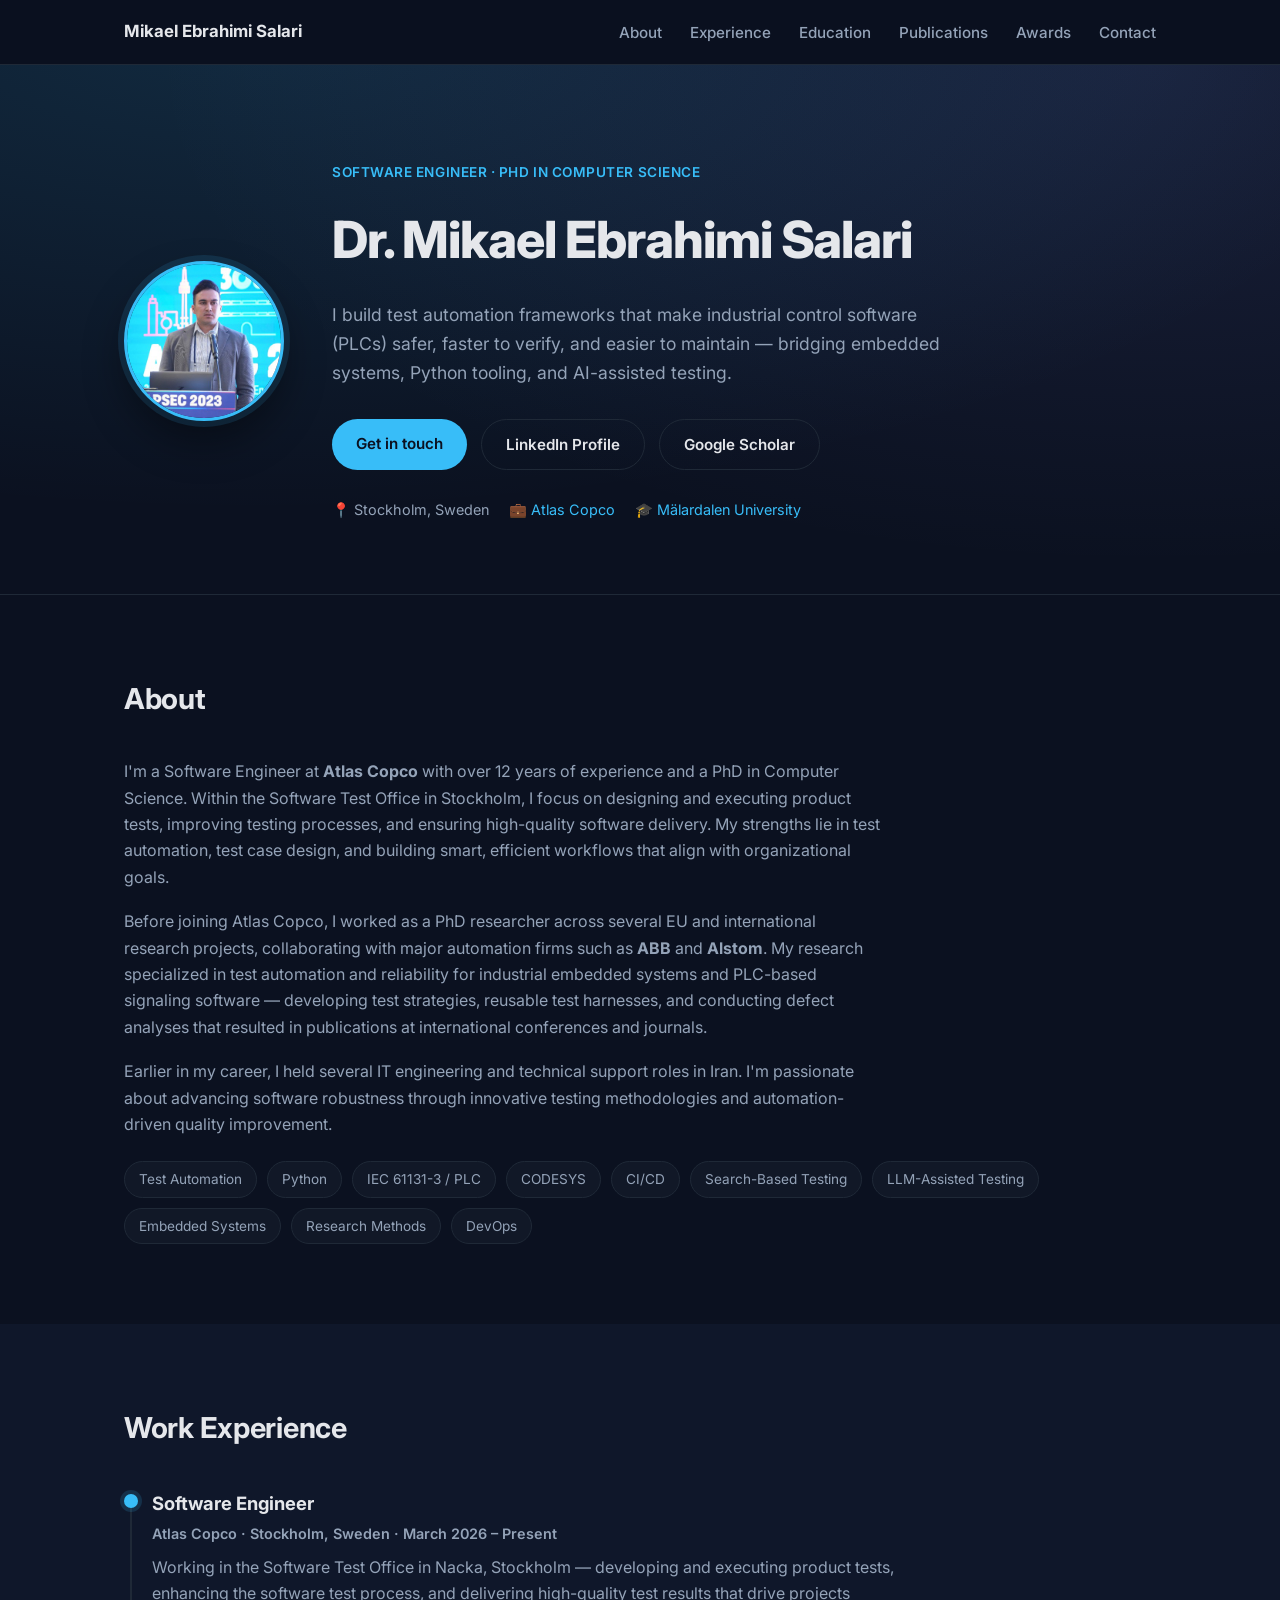
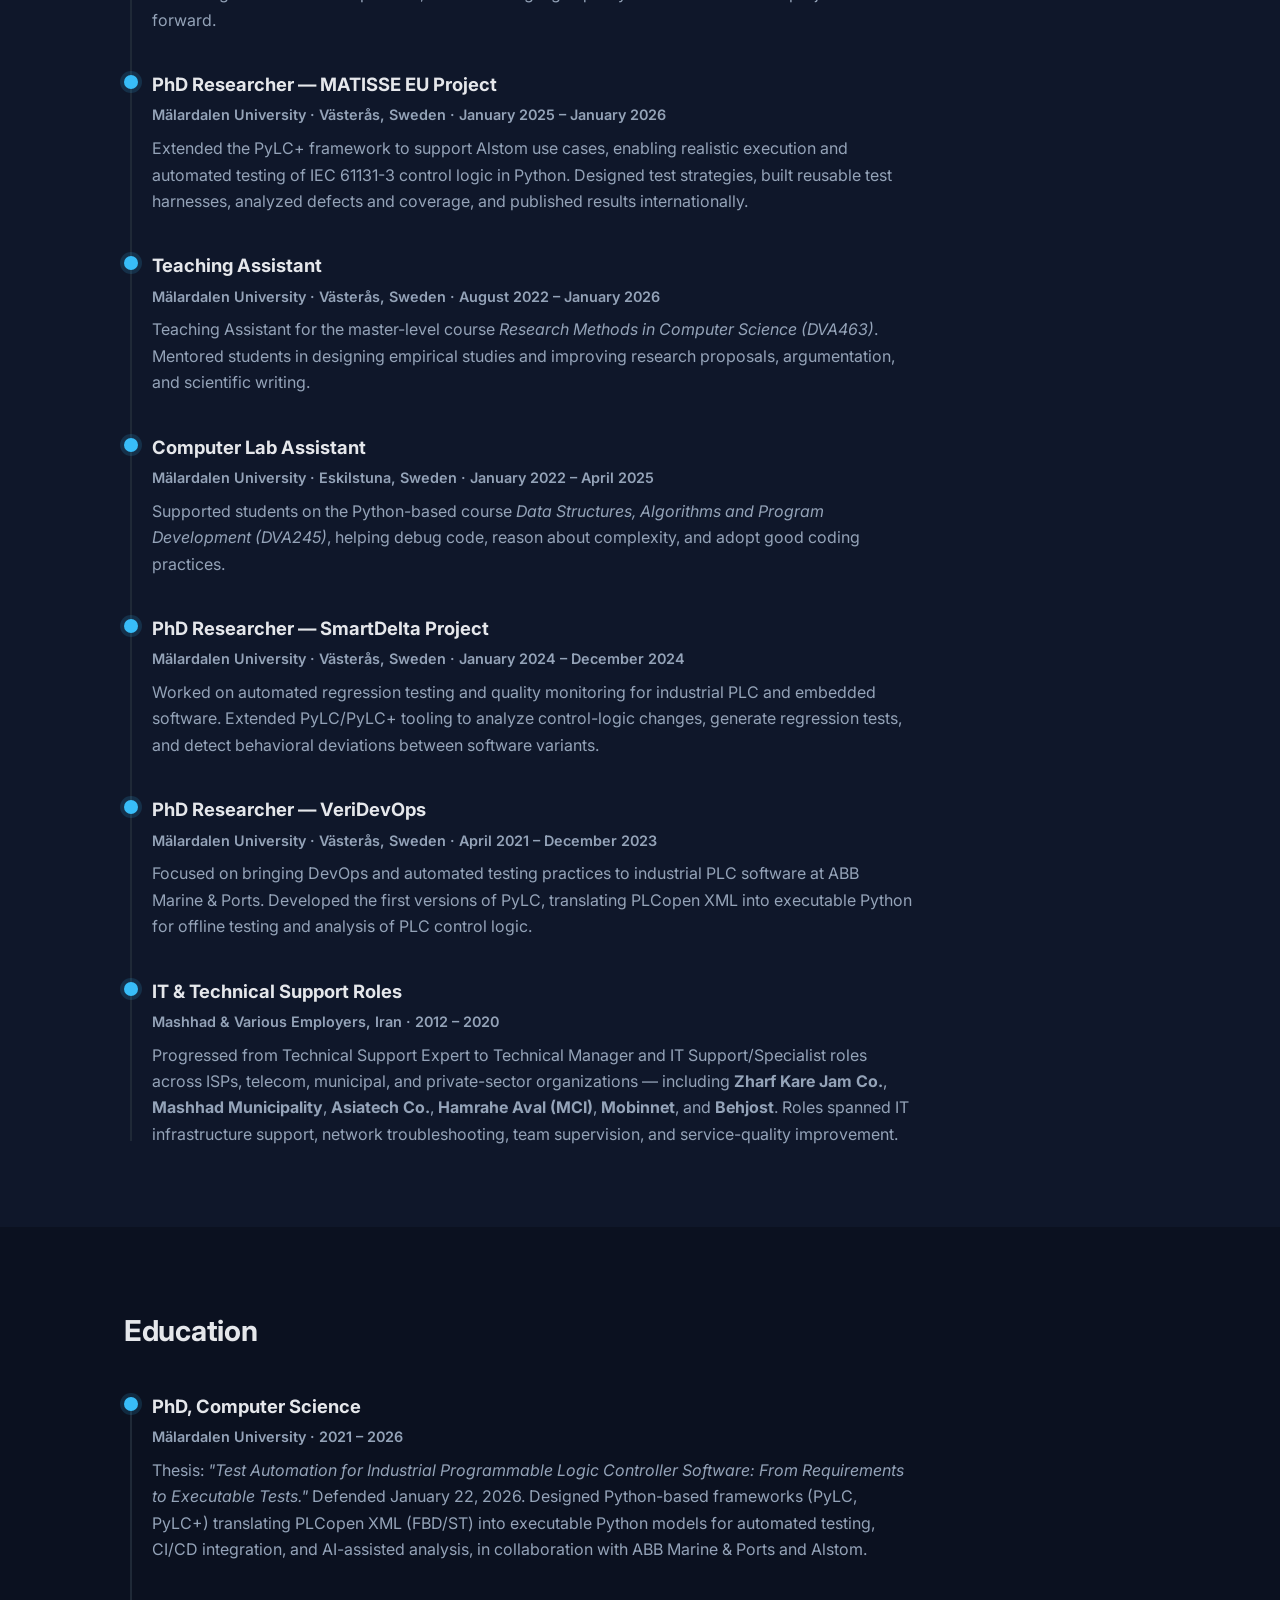
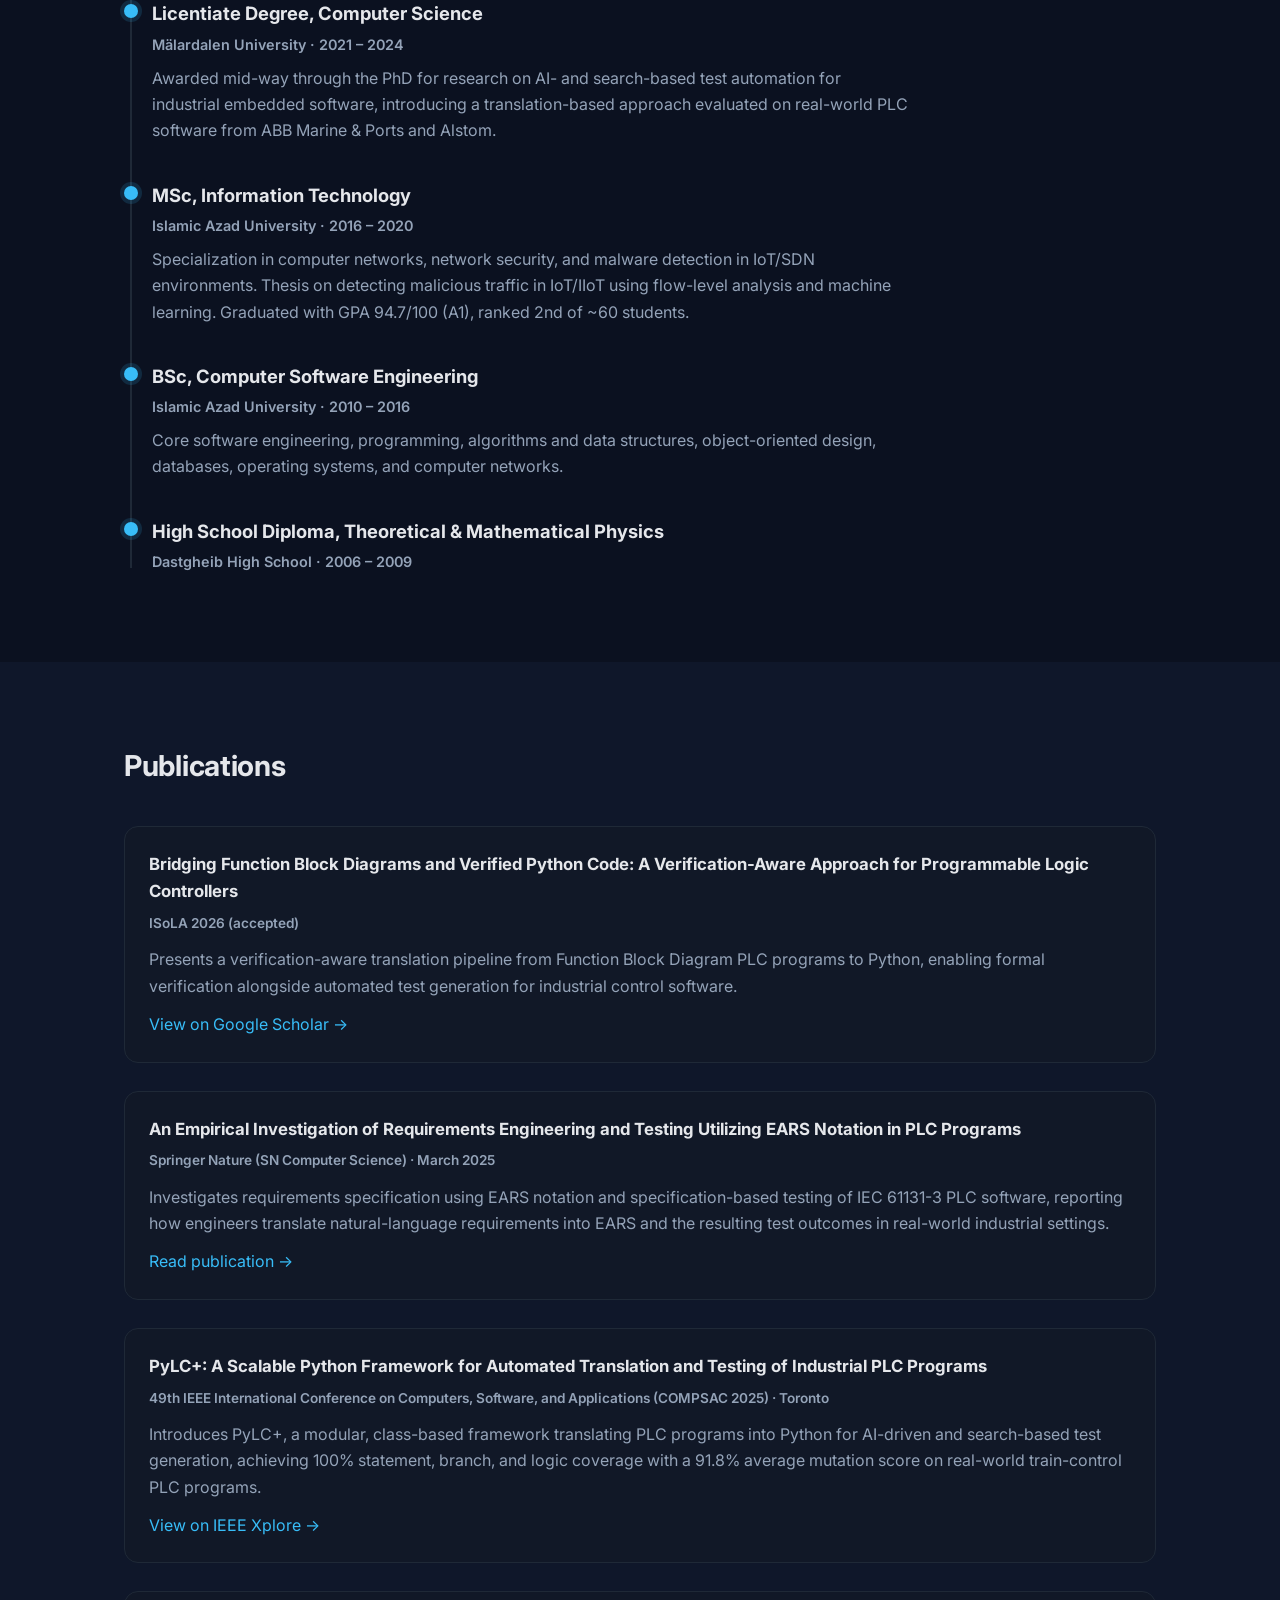
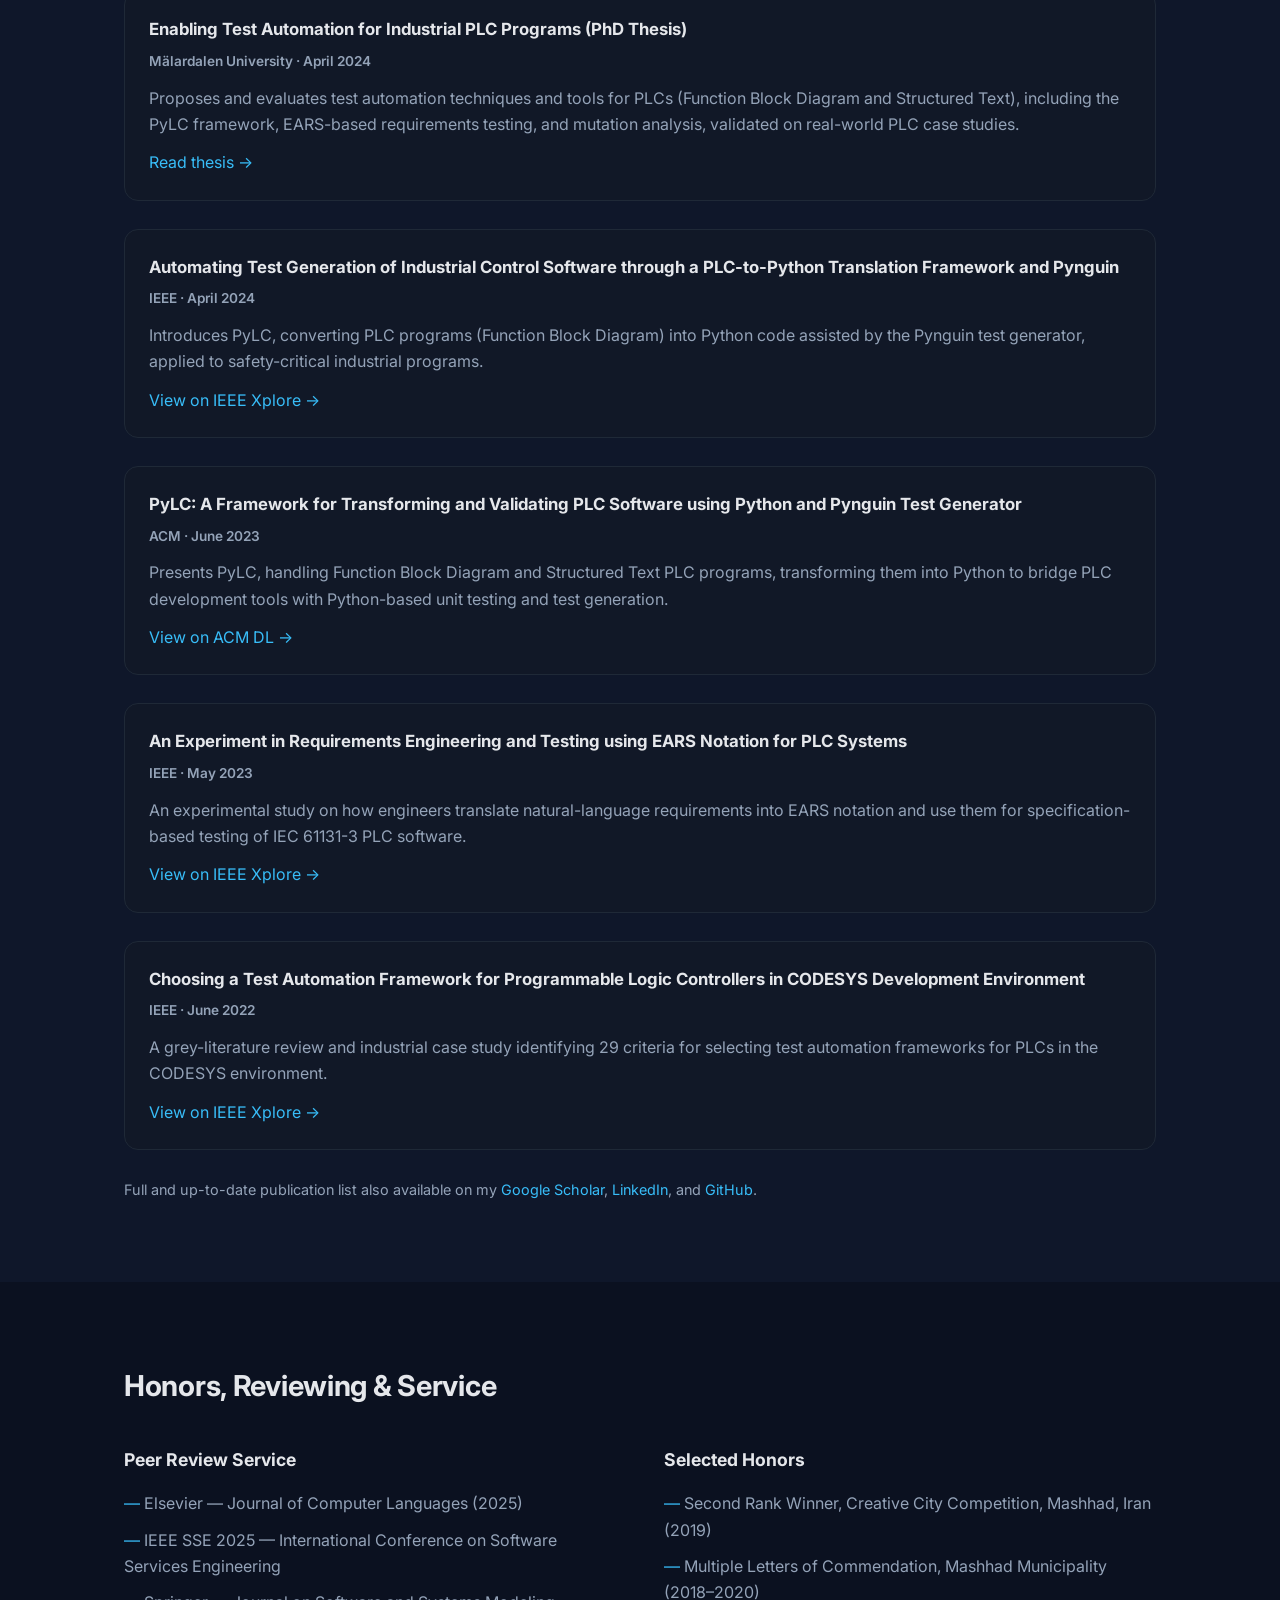
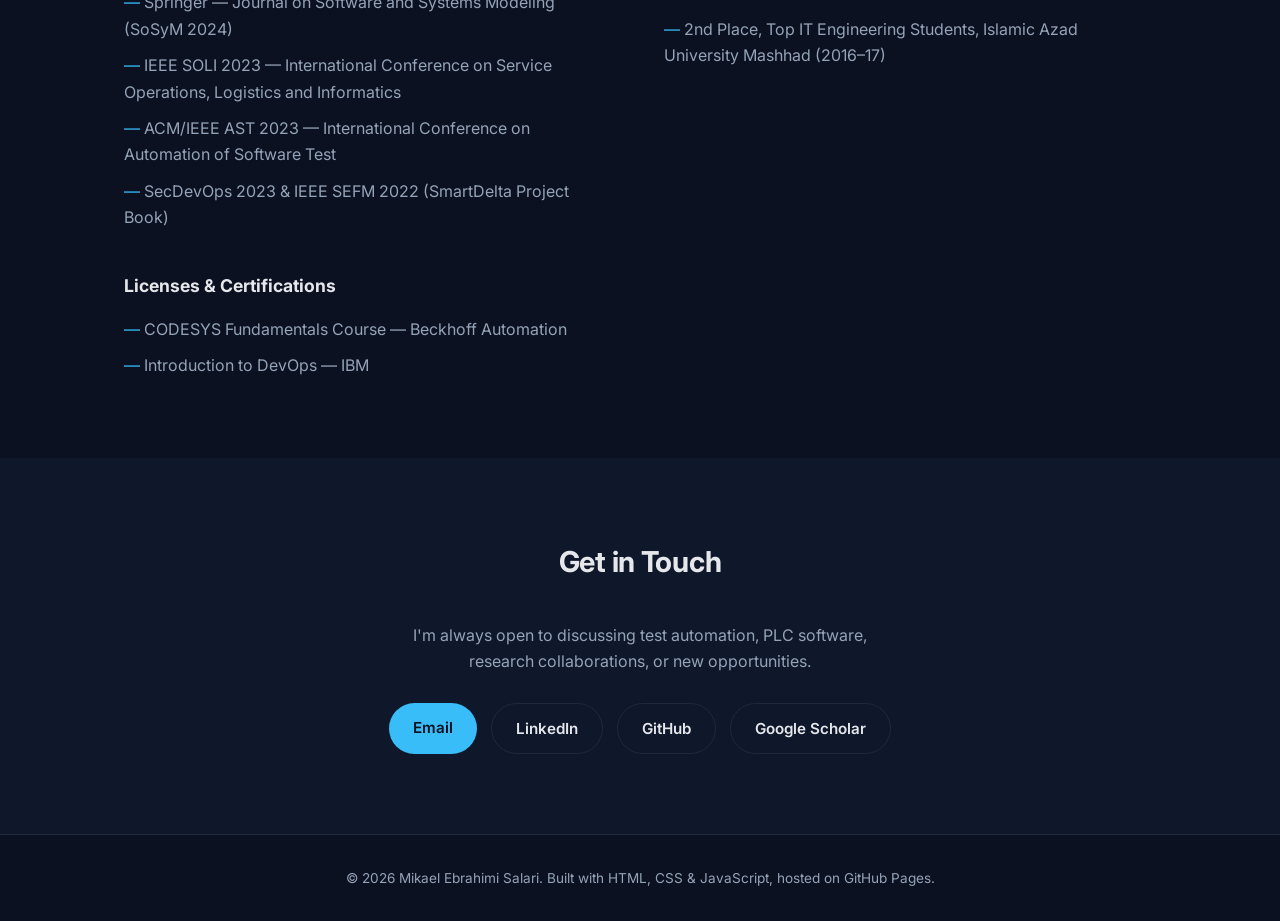
==== index.html @ 1f41fe69 "Make hero-meta organization names clickable links" ====
<!DOCTYPE html>
<html lang="en">
<head>
<meta charset="UTF-8">
<meta name="viewport" content="width=device-width, initial-scale=1.0">
<title>Mikael Ebrahimi Salari, PhD — Software Engineer</title>
<meta name="description" content="Personal website of Dr. Mikael Ebrahimi Salari — Software Engineer at Atlas Copco, PhD in Computer Science, specializing in test automation for industrial PLC software.">
<link rel="preconnect" href="https://fonts.googleapis.com">
<link href="https://fonts.googleapis.com/css2?family=Inter:wght@400;500;600;700;800&display=swap" rel="stylesheet">
<link rel="stylesheet" href="style.css">
<link rel="icon" href="data:,">
</head>
<body>
<header class="navbar">
  <div class="container nav-inner">
    <a href="#home" class="brand">Mikael Ebrahimi Salari</a>
    <nav>
      <ul class="nav-links">
        <li><a href="#about">About</a></li>
        <li><a href="#experience">Experience</a></li>
        <li><a href="#education">Education</a></li>
        <li><a href="#publications">Publications</a></li>
        <li><a href="#awards">Awards</a></li>
        <li><a href="#contact">Contact</a></li>
      </ul>
    </nav>
    <button class="nav-toggle" id="navToggle" aria-label="Toggle navigation">&#9776;</button>
  </div>
</header>

<section id="home" class="hero">
  <div class="container hero-inner">
    <img src="photo.jpg" alt="Mikael Ebrahimi Salari" class="hero-photo" onerror="this.style.display='none'">
    <div class="hero-text">
      <p class="eyebrow">Software Engineer · PhD in Computer Science</p>
      <h1>Dr. Mikael Ebrahimi Salari</h1>
      <p class="hero-sub">I build test automation frameworks that make industrial control software (PLCs) safer, faster to verify, and easier to maintain — bridging embedded systems, Python tooling, and AI-assisted testing.</p>
      <div class="hero-actions">
        <a href="#contact" class="btn btn-primary">Get in touch</a>
        <a href="https://www.linkedin.com/in/mikael-salari/" target="_blank" rel="noopener" class="btn btn-outline">LinkedIn Profile</a>
        <a href="https://scholar.google.com/citations?user=1Mv2sJUAAAAJ&hl=en" target="_blank" rel="noopener" class="btn btn-outline">Google Scholar</a>
      </div>
      <div class="hero-meta">
        <span>📍 Stockholm, Sweden</span>
        <span>💼 <a href="https://www.atlascopco.com" target="_blank" rel="noopener">Atlas Copco</a></span>
        <span>🎓 <a href="https://www.mdu.se" target="_blank" rel="noopener">Mälardalen University</a></span>
      </div>
    </div>
  </div>
</section>

<section id="about" class="section">
  <div class="container">
    <h2 class="section-title">About</h2>
    <div class="about-grid">
      <p>
        I'm a Software Engineer at <strong>Atlas Copco</strong> with over 12 years of experience and a
        PhD in Computer Science. Within the Software Test Office in Stockholm, I focus on designing and
        executing product tests, improving testing processes, and ensuring high-quality software delivery.
        My strengths lie in test automation, test case design, and building smart, efficient workflows
        that align with organizational goals.
      </p>
      <p>
        Before joining Atlas Copco, I worked as a PhD researcher across several EU and international
        research projects, collaborating with major automation firms such as <strong>ABB</strong> and
        <strong>Alstom</strong>. My research specialized in test automation and reliability for industrial
        embedded systems and PLC-based signaling software — developing test strategies, reusable test
        harnesses, and conducting defect analyses that resulted in publications at international
        conferences and journals.
      </p>
      <p>
        Earlier in my career, I held several IT engineering and technical support roles in Iran. I'm
        passionate about advancing software robustness through innovative testing methodologies and
        automation-driven quality improvement.
      </p>
      <div class="skill-tags">
        <span>Test Automation</span><span>Python</span><span>IEC 61131-3 / PLC</span>
        <span>CODESYS</span><span>CI/CD</span><span>Search-Based Testing</span>
        <span>LLM-Assisted Testing</span><span>Embedded Systems</span>
        <span>Research Methods</span><span>DevOps</span>
      </div>
    </div>
  </div>
</section>

<section id="experience" class="section alt">
  <div class="container">
    <h2 class="section-title">Work Experience</h2>
    <div class="timeline">

      <div class="timeline-item">
        <div class="timeline-dot"></div>
        <div class="timeline-content">
          <h3>Software Engineer</h3>
          <p class="role-meta">Atlas Copco · Stockholm, Sweden · March 2026 – Present</p>
          <p>Working in the Software Test Office in Nacka, Stockholm — developing and executing product tests, enhancing the software test process, and delivering high-quality test results that drive projects forward.</p>
        </div>
      </div>

      <div class="timeline-item">
        <div class="timeline-dot"></div>
        <div class="timeline-content">
          <h3>PhD Researcher — MATISSE EU Project</h3>
          <p class="role-meta">Mälardalen University · Västerås, Sweden · January 2025 – January 2026</p>
          <p>Extended the PyLC+ framework to support Alstom use cases, enabling realistic execution and automated testing of IEC 61131-3 control logic in Python. Designed test strategies, built reusable test harnesses, analyzed defects and coverage, and published results internationally.</p>
        </div>
      </div>

      <div class="timeline-item">
        <div class="timeline-dot"></div>
        <div class="timeline-content">
          <h3>Teaching Assistant</h3>
          <p class="role-meta">Mälardalen University · Västerås, Sweden · August 2022 – January 2026</p>
          <p>Teaching Assistant for the master-level course <em>Research Methods in Computer Science (DVA463)</em>. Mentored students in designing empirical studies and improving research proposals, argumentation, and scientific writing.</p>
        </div>
      </div>

      <div class="timeline-item">
        <div class="timeline-dot"></div>
        <div class="timeline-content">
          <h3>Computer Lab Assistant</h3>
          <p class="role-meta">Mälardalen University · Eskilstuna, Sweden · January 2022 – April 2025</p>
          <p>Supported students on the Python-based course <em>Data Structures, Algorithms and Program Development (DVA245)</em>, helping debug code, reason about complexity, and adopt good coding practices.</p>
        </div>
      </div>

      <div class="timeline-item">
        <div class="timeline-dot"></div>
        <div class="timeline-content">
          <h3>PhD Researcher — SmartDelta Project</h3>
          <p class="role-meta">Mälardalen University · Västerås, Sweden · January 2024 – December 2024</p>
          <p>Worked on automated regression testing and quality monitoring for industrial PLC and embedded software. Extended PyLC/PyLC+ tooling to analyze control-logic changes, generate regression tests, and detect behavioral deviations between software variants.</p>
        </div>
      </div>

      <div class="timeline-item">
        <div class="timeline-dot"></div>
        <div class="timeline-content">
          <h3>PhD Researcher — VeriDevOps</h3>
          <p class="role-meta">Mälardalen University · Västerås, Sweden · April 2021 – December 2023</p>
          <p>Focused on bringing DevOps and automated testing practices to industrial PLC software at ABB Marine &amp; Ports. Developed the first versions of PyLC, translating PLCopen XML into executable Python for offline testing and analysis of PLC control logic.</p>
        </div>
      </div>

      <div class="timeline-item">
        <div class="timeline-dot"></div>
        <div class="timeline-content">
          <h3>IT &amp; Technical Support Roles</h3>
          <p class="role-meta">Mashhad &amp; Various Employers, Iran · 2012 – 2020</p>
          <p>Progressed from Technical Support Expert to Technical Manager and IT Support/Specialist roles across ISPs, telecom, municipal, and private-sector organizations — including <strong>Zharf Kare Jam Co.</strong>, <strong>Mashhad Municipality</strong>, <strong>Asiatech Co.</strong>, <strong>Hamrahe Aval (MCI)</strong>, <strong>Mobinnet</strong>, and <strong>Behjost</strong>. Roles spanned IT infrastructure support, network troubleshooting, team supervision, and service-quality improvement.</p>
        </div>
      </div>

    </div>
  </div>
</section>

<section id="education" class="section">
  <div class="container">
    <h2 class="section-title">Education</h2>
    <div class="timeline">

      <div class="timeline-item">
        <div class="timeline-dot"></div>
        <div class="timeline-content">
          <h3>PhD, Computer Science</h3>
          <p class="role-meta">Mälardalen University · 2021 – 2026</p>
          <p>Thesis: <em>"Test Automation for Industrial Programmable Logic Controller Software: From Requirements to Executable Tests."</em> Defended January 22, 2026. Designed Python-based frameworks (PyLC, PyLC+) translating PLCopen XML (FBD/ST) into executable Python models for automated testing, CI/CD integration, and AI-assisted analysis, in collaboration with ABB Marine &amp; Ports and Alstom.</p>
        </div>
      </div>

      <div class="timeline-item">
        <div class="timeline-dot"></div>
        <div class="timeline-content">
          <h3>Licentiate Degree, Computer Science</h3>
          <p class="role-meta">Mälardalen University · 2021 – 2024</p>
          <p>Awarded mid-way through the PhD for research on AI- and search-based test automation for industrial embedded software, introducing a translation-based approach evaluated on real-world PLC software from ABB Marine &amp; Ports and Alstom.</p>
        </div>
      </div>

      <div class="timeline-item">
        <div class="timeline-dot"></div>
        <div class="timeline-content">
          <h3>MSc, Information Technology</h3>
          <p class="role-meta">Islamic Azad University · 2016 – 2020</p>
          <p>Specialization in computer networks, network security, and malware detection in IoT/SDN environments. Thesis on detecting malicious traffic in IoT/IIoT using flow-level analysis and machine learning. Graduated with GPA 94.7/100 (A1), ranked 2nd of ~60 students.</p>
        </div>
      </div>

      <div class="timeline-item">
        <div class="timeline-dot"></div>
        <div class="timeline-content">
          <h3>BSc, Computer Software Engineering</h3>
          <p class="role-meta">Islamic Azad University · 2010 – 2016</p>
          <p>Core software engineering, programming, algorithms and data structures, object-oriented design, databases, operating systems, and computer networks.</p>
        </div>
      </div>

      <div class="timeline-item">
        <div class="timeline-dot"></div>
        <div class="timeline-content">
          <h3>High School Diploma, Theoretical &amp; Mathematical Physics</h3>
          <p class="role-meta">Dastgheib High School · 2006 – 2009</p>
        </div>
      </div>

    </div>
  </div>
</section>

<section id="publications" class="section alt">
  <div class="container">
    <h2 class="section-title">Publications</h2>
    <div class="pub-list">

      <div class="pub-item">
        <h3>Bridging Function Block Diagrams and Verified Python Code: A Verification-Aware Approach for Programmable Logic Controllers</h3>
        <p class="pub-meta">ISoLA 2026 (accepted)</p>
        <p>Presents a verification-aware translation pipeline from Function Block Diagram PLC programs to Python, enabling formal verification alongside automated test generation for industrial control software.</p>
        <a href="https://scholar.google.com/citations?user=1Mv2sJUAAAAJ&hl=en" target="_blank" rel="noopener">View on Google Scholar →</a>
      </div>

      <div class="pub-item">
        <h3>An Empirical Investigation of Requirements Engineering and Testing Utilizing EARS Notation in PLC Programs</h3>
        <p class="pub-meta">Springer Nature (SN Computer Science) · March 2025</p>
        <p>Investigates requirements specification using EARS notation and specification-based testing of IEC 61131-3 PLC software, reporting how engineers translate natural-language requirements into EARS and the resulting test outcomes in real-world industrial settings.</p>
        <a href="https://link.springer.com/article/10.1007/s42979-025-03843-3" target="_blank" rel="noopener">Read publication →</a>
      </div>

      <div class="pub-item">
        <h3>PyLC+: A Scalable Python Framework for Automated Translation and Testing of Industrial PLC Programs</h3>
        <p class="pub-meta">49th IEEE International Conference on Computers, Software, and Applications (COMPSAC 2025) · Toronto</p>
        <p>Introduces PyLC+, a modular, class-based framework translating PLC programs into Python for AI-driven and search-based test generation, achieving 100% statement, branch, and logic coverage with a 91.8% average mutation score on real-world train-control PLC programs.</p>
        <a href="https://ieeexplore.ieee.org/" target="_blank" rel="noopener">View on IEEE Xplore →</a>
      </div>

      <div class="pub-item">
        <h3>Enabling Test Automation for Industrial PLC Programs (PhD Thesis)</h3>
        <p class="pub-meta">Mälardalen University · April 2024</p>
        <p>Proposes and evaluates test automation techniques and tools for PLCs (Function Block Diagram and Structured Text), including the PyLC framework, EARS-based requirements testing, and mutation analysis, validated on real-world PLC case studies.</p>
        <a href="https://www.diva-portal.org/smash/record.jsf?pid=diva2:1848304" target="_blank" rel="noopener">Read thesis →</a>
      </div>

      <div class="pub-item">
        <h3>Automating Test Generation of Industrial Control Software through a PLC-to-Python Translation Framework and Pynguin</h3>
        <p class="pub-meta">IEEE · April 2024</p>
        <p>Introduces PyLC, converting PLC programs (Function Block Diagram) into Python code assisted by the Pynguin test generator, applied to safety-critical industrial programs.</p>
        <a href="https://ieeexplore.ieee.org/abstract/document/10479451" target="_blank" rel="noopener">View on IEEE Xplore →</a>
      </div>

      <div class="pub-item">
        <h3>PyLC: A Framework for Transforming and Validating PLC Software using Python and Pynguin Test Generator</h3>
        <p class="pub-meta">ACM · June 2023</p>
        <p>Presents PyLC, handling Function Block Diagram and Structured Text PLC programs, transforming them into Python to bridge PLC development tools with Python-based unit testing and test generation.</p>
        <a href="https://dl.acm.org/doi/abs/10.1145/3555776.3577698" target="_blank" rel="noopener">View on ACM DL →</a>
      </div>

      <div class="pub-item">
        <h3>An Experiment in Requirements Engineering and Testing using EARS Notation for PLC Systems</h3>
        <p class="pub-meta">IEEE · May 2023</p>
        <p>An experimental study on how engineers translate natural-language requirements into EARS notation and use them for specification-based testing of IEC 61131-3 PLC software.</p>
        <a href="https://ieeexplore.ieee.org/abstract/document/10132248" target="_blank" rel="noopener">View on IEEE Xplore →</a>
      </div>

      <div class="pub-item">
        <h3>Choosing a Test Automation Framework for Programmable Logic Controllers in CODESYS Development Environment</h3>
        <p class="pub-meta">IEEE · June 2022</p>
        <p>A grey-literature review and industrial case study identifying 29 criteria for selecting test automation frameworks for PLCs in the CODESYS environment.</p>
        <a href="https://ieeexplore.ieee.org/abstract/document/9787944" target="_blank" rel="noopener">View on IEEE Xplore →</a>
      </div>

    </div>
    <p class="pub-note">Full and up-to-date publication list also available on my <a href="https://scholar.google.com/citations?user=1Mv2sJUAAAAJ&hl=en" target="_blank" rel="noopener">Google Scholar</a>, <a href="https://www.linkedin.com/in/mikael-salari/" target="_blank" rel="noopener">LinkedIn</a>, and <a href="https://github.com/MikaelSalari" target="_blank" rel="noopener">GitHub</a>.</p>
  </div>
</section>

<section id="awards" class="section">
  <div class="container">
    <h2 class="section-title">Honors, Reviewing &amp; Service</h2>
    <div class="two-col">
      <div>
        <h3 class="sub-heading">Peer Review Service</h3>
        <ul class="plain-list">
          <li>Elsevier — Journal of Computer Languages (2025)</li>
          <li>IEEE SSE 2025 — International Conference on Software Services Engineering</li>
          <li>Springer — Journal on Software and Systems Modeling (SoSyM 2024)</li>
          <li>IEEE SOLI 2023 — International Conference on Service Operations, Logistics and Informatics</li>
          <li>ACM/IEEE AST 2023 — International Conference on Automation of Software Test</li>
          <li>SecDevOps 2023 &amp; IEEE SEFM 2022 (SmartDelta Project Book)</li>
        </ul>
      </div>
      <div>
        <h3 class="sub-heading">Selected Honors</h3>
        <ul class="plain-list">
          <li>Second Rank Winner, Creative City Competition, Mashhad, Iran (2019)</li>
          <li>Multiple Letters of Commendation, Mashhad Municipality (2018–2020)</li>
          <li>2nd Place, Top IT Engineering Students, Islamic Azad University Mashhad (2016–17)</li>
        </ul>
      </div>
    </div>
    <div class="two-col" style="margin-top:40px;">
      <div>
        <h3 class="sub-heading">Licenses &amp; Certifications</h3>
        <ul class="plain-list">
          <li>CODESYS Fundamentals Course — Beckhoff Automation</li>
          <li>Introduction to DevOps — IBM</li>
        </ul>
      </div>
    </div>
  </div>
</section>

<section id="contact" class="section alt">
  <div class="container contact-inner">
    <h2 class="section-title">Get in Touch</h2>
    <p>I'm always open to discussing test automation, PLC software, research collaborations, or new opportunities.</p>
    <div class="contact-links">
      <a href="mailto:mikael.salari@atlascopco.com" class="btn btn-primary">Email</a>
      <a href="https://www.linkedin.com/in/mikael-salari/" target="_blank" rel="noopener" class="btn btn-outline">LinkedIn</a>
      <a href="https://github.com/MikaelSalari" target="_blank" rel="noopener" class="btn btn-outline">GitHub</a>
      <a href="https://scholar.google.com/citations?user=1Mv2sJUAAAAJ&hl=en" target="_blank" rel="noopener" class="btn btn-outline">Google Scholar</a>
    </div>
  </div>
</section>

<footer class="footer">
  <div class="container">
    <p>&copy; <span id="year"></span> Mikael Ebrahimi Salari. Built with HTML, CSS &amp; JavaScript, hosted on GitHub Pages.</p>
  </div>
</footer>

<script src="script.js"></script>
</body>
</html>
---- style.css ----
:root{
  --bg:#0b1120;
  --bg-alt:#0f172a;
  --surface:#111827;
  --text:#e5e7eb;
  --text-muted:#94a3b8;
  --accent:#38bdf8;
  --accent-2:#818cf8;
  --border:#1f2937;
  --radius:14px;
  --max-width:1080px;
}
*{box-sizing:border-box;margin:0;padding:0;}
html{scroll-behavior:smooth;}
body{
  font-family:'Inter',system-ui,-apple-system,Segoe UI,Roboto,sans-serif;
  background:var(--bg);
  color:var(--text);
  line-height:1.65;
}
.container{max-width:var(--max-width);margin:0 auto;padding:0 24px;}
a{color:var(--accent);text-decoration:none;}
a:hover{text-decoration:underline;}

.navbar{
  position:sticky;top:0;z-index:50;
  background:rgba(11,17,32,0.85);
  backdrop-filter:blur(10px);
  border-bottom:1px solid var(--border);
}
.nav-inner{display:flex;align-items:center;justify-content:space-between;height:64px;}
.brand{font-weight:700;color:var(--text);font-size:1.05rem;}
.brand:hover{text-decoration:none;color:var(--accent);}
.nav-links{list-style:none;display:flex;gap:28px;}
.nav-links a{color:var(--text-muted);font-weight:500;font-size:0.95rem;}
.nav-links a:hover{color:var(--text);text-decoration:none;}
.nav-toggle{display:none;background:none;border:none;color:var(--text);font-size:1.5rem;cursor:pointer;}

.hero{
  padding:96px 0 72px;
  background:radial-gradient(1200px 500px at 20% -10%, rgba(56,189,248,0.15), transparent),
             radial-gradient(1000px 500px at 90% 0%, rgba(129,140,248,0.12), transparent);
  border-bottom:1px solid var(--border);
}
.hero-inner{display:flex;align-items:center;gap:48px;flex-wrap:wrap;}
.hero-photo{
  width:160px;
  height:160px;
  border-radius:50%;
  object-fit:cover;
  border:3px solid var(--accent);
  box-shadow:0 0 0 6px rgba(56,189,248,0.12), 0 20px 40px rgba(0,0,0,0.4);
  flex-shrink:0;
}
.hero-text{flex:1;min-width:280px;}
.eyebrow{
  color:var(--accent);
  font-weight:600;
  letter-spacing:0.04em;
  text-transform:uppercase;
  font-size:0.85rem;
  margin-bottom:14px;
}
.hero h1{
  font-size:clamp(2rem,4.5vw,3.2rem);
  font-weight:800;
  letter-spacing:-0.02em;
  margin-bottom:18px;
}
.hero-sub{
  max-width:640px;
  color:var(--text-muted);
  font-size:1.1rem;
  margin-bottom:32px;
}
.hero-actions{display:flex;gap:14px;flex-wrap:wrap;margin-bottom:28px;}
.btn{
  display:inline-block;
  padding:12px 24px;
  border-radius:999px;
  font-weight:600;
  font-size:0.95rem;
  transition:all 0.2s ease;
}
.btn:hover{text-decoration:none;transform:translateY(-1px);}
.btn-primary{background:var(--accent);color:#0b1120;}
.btn-primary:hover{background:#5cc9fb;}
.btn-outline{border:1px solid var(--border);color:var(--text);}
.btn-outline:hover{border-color:var(--accent);color:var(--accent);}
.hero-meta{display:flex;gap:20px;flex-wrap:wrap;color:var(--text-muted);font-size:0.9rem;}

.section{padding:80px 0;}
.section.alt{background:var(--bg-alt);}
.section-title{
  font-size:1.8rem;
  font-weight:700;
  margin-bottom:36px;
  letter-spacing:-0.01em;
}
.about-grid p{color:var(--text-muted);margin-bottom:18px;max-width:760px;}
.skill-tags{display:flex;flex-wrap:wrap;gap:10px;margin-top:24px;}
.skill-tags span{
  background:var(--surface);
  border:1px solid var(--border);
  padding:6px 14px;
  border-radius:999px;
  font-size:0.85rem;
  color:var(--text-muted);
}

.timeline{position:relative;padding-left:28px;}
.timeline::before{
  content:'';
  position:absolute;
  left:6px;top:6px;bottom:6px;
  width:2px;
  background:var(--border);
}
.timeline-item{position:relative;margin-bottom:36px;}
.timeline-item:last-child{margin-bottom:0;}
.timeline-dot{
  position:absolute;
  left:-28px;top:6px;
  width:14px;height:14px;
  border-radius:50%;
  background:var(--accent);
  box-shadow:0 0 0 4px rgba(56,189,248,0.15);
}
.timeline-content h3{font-size:1.15rem;font-weight:700;margin-bottom:4px;}
.role-meta{color:var(--accent-2);font-size:0.9rem;font-weight:600;margin-bottom:8px;}
.timeline-content p{color:var(--text-muted);max-width:760px;}

.pub-list{display:flex;flex-direction:column;gap:28px;}
.pub-item{
  background:var(--surface);
  border:1px solid var(--border);
  border-radius:var(--radius);
  padding:24px;
}
.pub-item h3{font-size:1.05rem;font-weight:700;margin-bottom:6px;}
.pub-meta{color:var(--accent-2);font-size:0.85rem;font-weight:600;margin-bottom:10px;}
.pub-item p{color:var(--text-muted);margin-bottom:12px;}
.pub-note{margin-top:28px;color:var(--text-muted);font-size:0.9rem;}

.two-col{display:grid;grid-template-columns:1fr 1fr;gap:48px;}
.sub-heading{font-size:1.1rem;font-weight:700;margin-bottom:16px;}
.plain-list{list-style:none;color:var(--text-muted);display:flex;flex-direction:column;gap:10px;}
.plain-list li::before{content:'— ';color:var(--accent);}

.contact-inner{text-align:center;}
.contact-inner p{color:var(--text-muted);max-width:520px;margin:0 auto 28px;}
.contact-links{display:flex;justify-content:center;gap:14px;flex-wrap:wrap;}

.footer{
  padding:32px 0;
  border-top:1px solid var(--border);
  text-align:center;
  color:var(--text-muted);
  font-size:0.85rem;
}

@media (max-width:768px){
  .nav-links{
    position:absolute;top:64px;left:0;right:0;
    background:var(--bg);
    flex-direction:column;
    padding:20px 24px;
    border-bottom:1px solid var(--border);
    display:none;
  }
  .nav-links.open{display:flex;}
  .nav-toggle{display:block;}
  .two-col{grid-template-columns:1fr;gap:32px;}
  .hero-inner{flex-direction:column;text-align:center;}
  .hero-actions{justify-content:center;}
  .hero-meta{justify-content:center;}
}
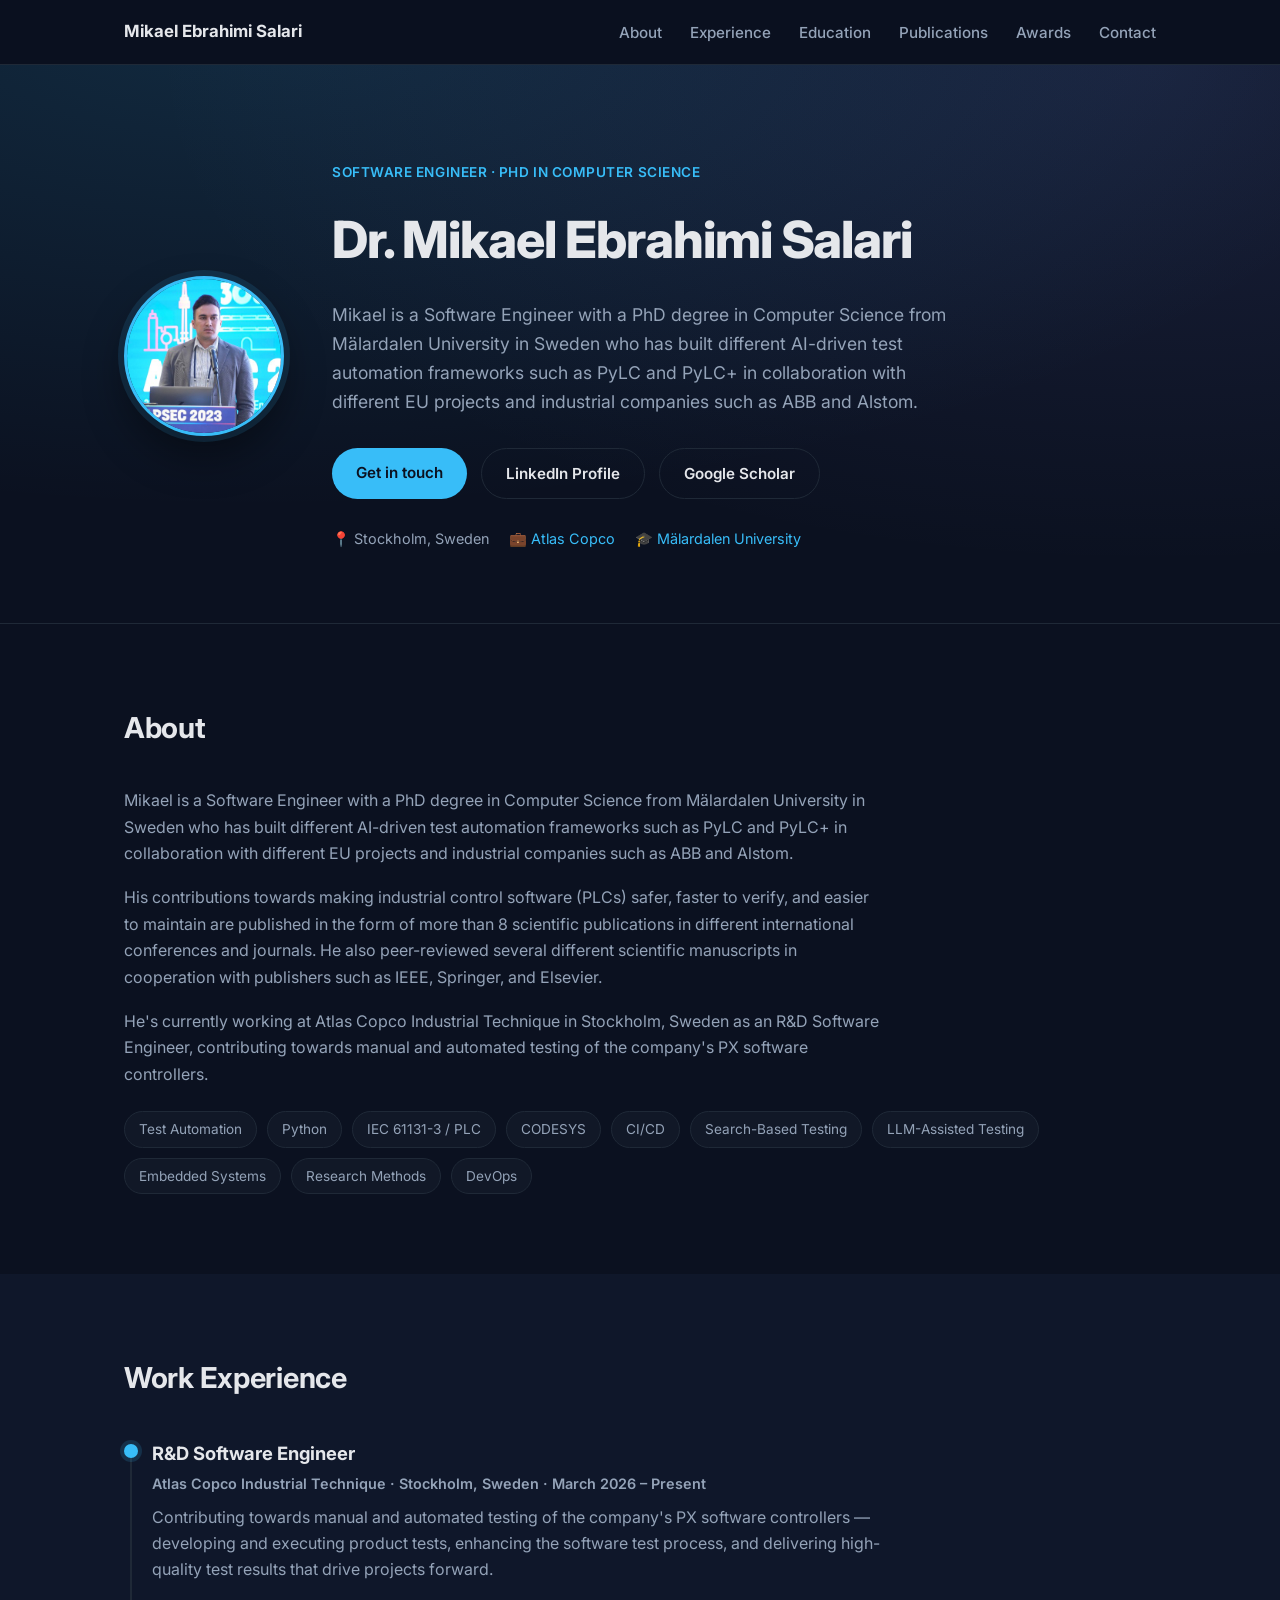
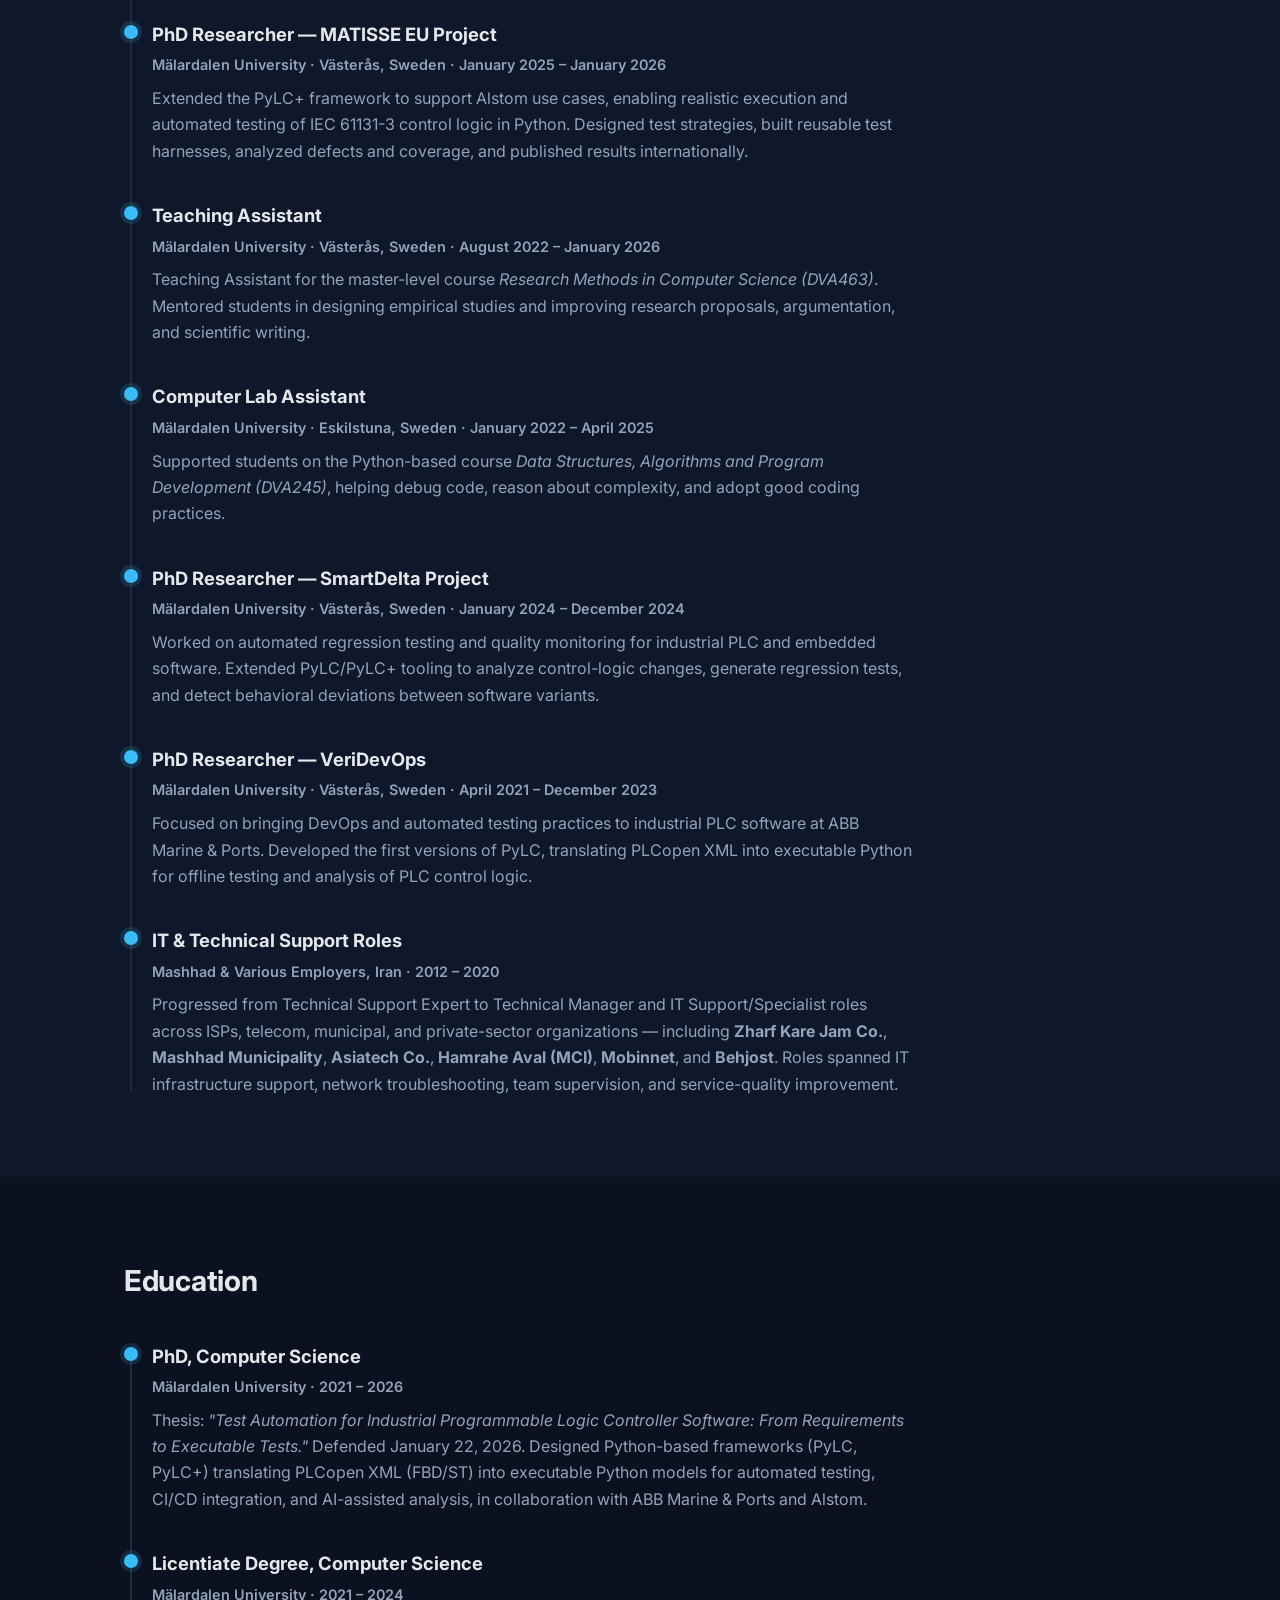
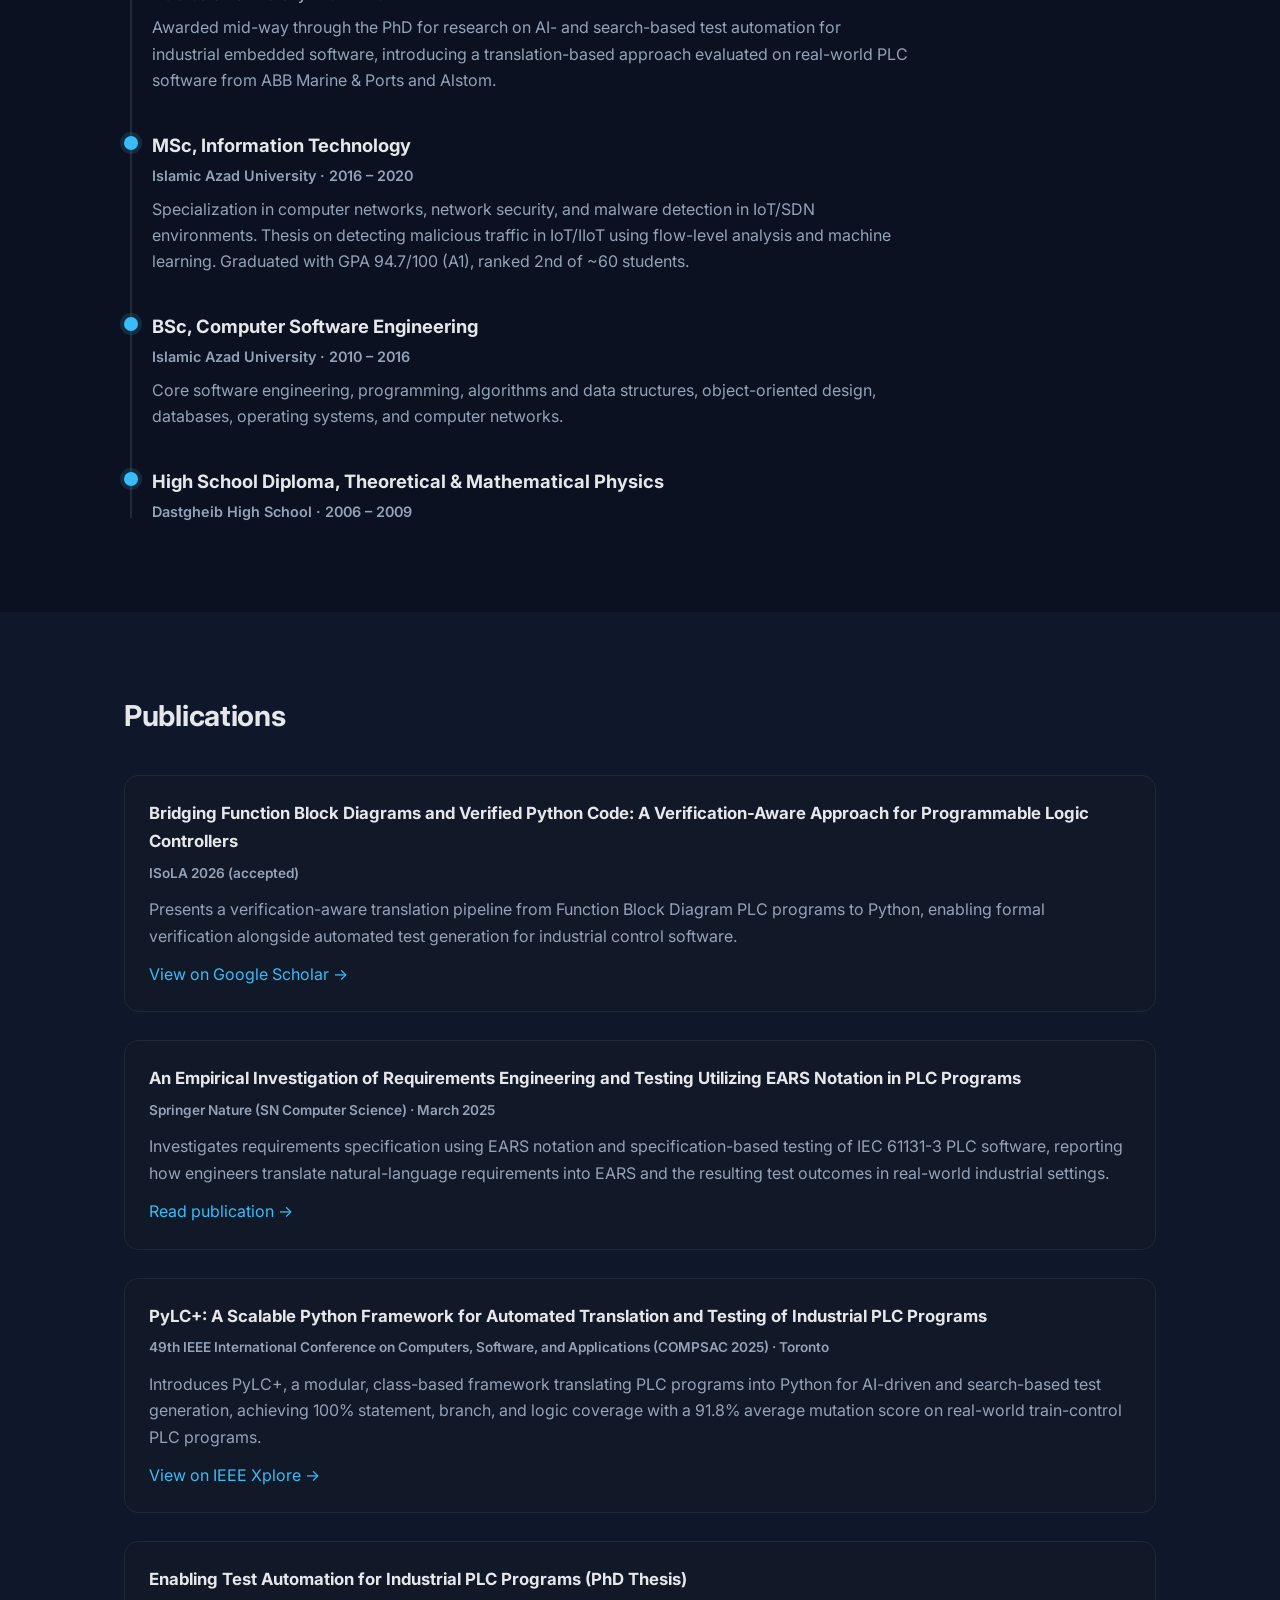
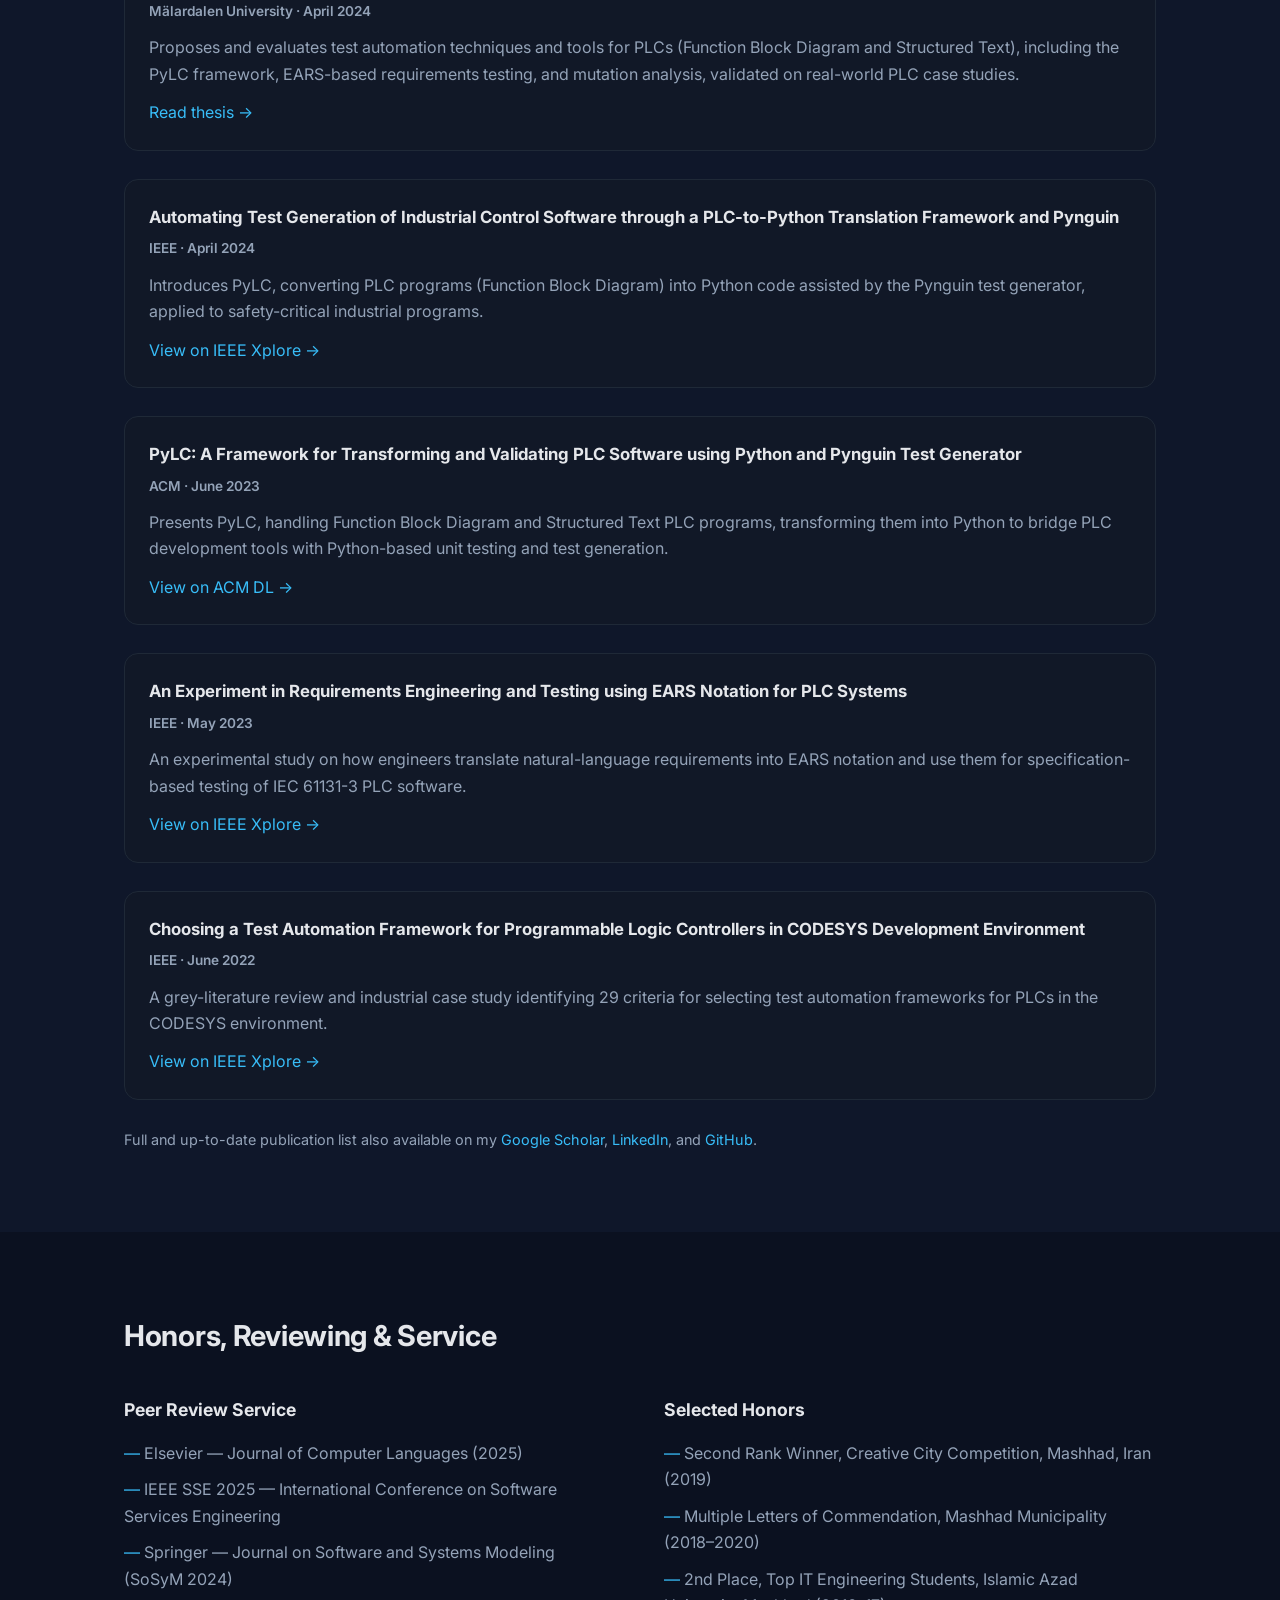
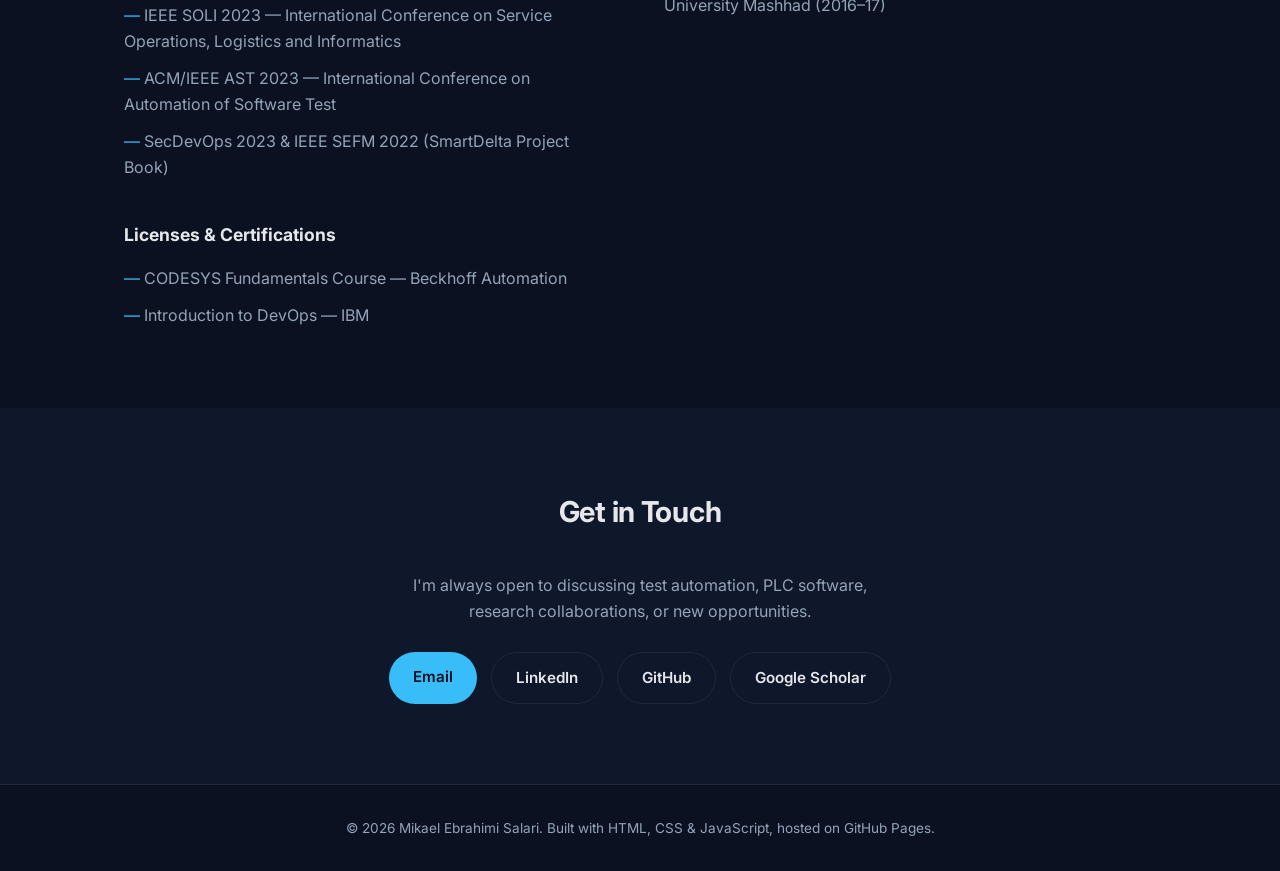
==== commit 9612c7bd: "Rewrite hero and about copy with professional third-person bio" ====
--- a/index.html
+++ b/index.html
@@ -3,8 +3,10 @@
 <head>
 <meta charset="UTF-8">
 <meta name="viewport" content="width=device-width, initial-scale=1.0">
+<meta name="google-site-verification" content="f3mkXRYbrAKHjymsrVOx9gh6V1ifHVsFwis_HDIWxzc" />
+<meta name="google-site-verification" content="g4Xh_iKRYjEBX0vx6jt4iLphlC_CiyZt5rns9j79iyM" />
 <title>Mikael Ebrahimi Salari, PhD — Software Engineer</title>
-<meta name="description" content="Personal website of Dr. Mikael Ebrahimi Salari — Software Engineer at Atlas Copco, PhD in Computer Science, specializing in test automation for industrial PLC software.">
+<meta name="description" content="Personal website of Dr. Mikael Ebrahimi Salari — R&D Software Engineer at Atlas Copco Industrial Technique, PhD in Computer Science, specializing in AI-driven test automation for industrial PLC software.">
 <link rel="preconnect" href="https://fonts.googleapis.com">
 <link href="https://fonts.googleapis.com/css2?family=Inter:wght@400;500;600;700;800&display=swap" rel="stylesheet">
 <link rel="stylesheet" href="style.css">
@@ -34,7 +36,7 @@
     <div class="hero-text">
       <p class="eyebrow">Software Engineer · PhD in Computer Science</p>
       <h1>Dr. Mikael Ebrahimi Salari</h1>
-      <p class="hero-sub">I build test automation frameworks that make industrial control software (PLCs) safer, faster to verify, and easier to maintain — bridging embedded systems, Python tooling, and AI-assisted testing.</p>
+      <p class="hero-sub">Mikael is a Software Engineer with a PhD degree in Computer Science from Mälardalen University in Sweden who has built different AI-driven test automation frameworks such as PyLC and PyLC+ in collaboration with different EU projects and industrial companies such as ABB and Alstom.</p>
       <div class="hero-actions">
         <a href="#contact" class="btn btn-primary">Get in touch</a>
         <a href="https://www.linkedin.com/in/mikael-salari/" target="_blank" rel="noopener" class="btn btn-outline">LinkedIn Profile</a>
@@ -54,24 +56,20 @@
     <h2 class="section-title">About</h2>
     <div class="about-grid">
       <p>
-        I'm a Software Engineer at <strong>Atlas Copco</strong> with over 12 years of experience and a
-        PhD in Computer Science. Within the Software Test Office in Stockholm, I focus on designing and
-        executing product tests, improving testing processes, and ensuring high-quality software delivery.
-        My strengths lie in test automation, test case design, and building smart, efficient workflows
-        that align with organizational goals.
+        Mikael is a Software Engineer with a PhD degree in Computer Science from Mälardalen University in
+        Sweden who has built different AI-driven test automation frameworks such as PyLC and PyLC+ in
+        collaboration with different EU projects and industrial companies such as ABB and Alstom.
       </p>
       <p>
-        Before joining Atlas Copco, I worked as a PhD researcher across several EU and international
-        research projects, collaborating with major automation firms such as <strong>ABB</strong> and
-        <strong>Alstom</strong>. My research specialized in test automation and reliability for industrial
-        embedded systems and PLC-based signaling software — developing test strategies, reusable test
-        harnesses, and conducting defect analyses that resulted in publications at international
-        conferences and journals.
+        His contributions towards making industrial control software (PLCs) safer, faster to verify, and
+        easier to maintain are published in the form of more than 8 scientific publications in different
+        international conferences and journals. He also peer-reviewed several different scientific
+        manuscripts in cooperation with publishers such as IEEE, Springer, and Elsevier.
       </p>
       <p>
-        Earlier in my career, I held several IT engineering and technical support roles in Iran. I'm
-        passionate about advancing software robustness through innovative testing methodologies and
-        automation-driven quality improvement.
+        He's currently working at Atlas Copco Industrial Technique in Stockholm, Sweden as an R&amp;D
+        Software Engineer, contributing towards manual and automated testing of the company's PX software
+        controllers.
       </p>
       <div class="skill-tags">
         <span>Test Automation</span><span>Python</span><span>IEC 61131-3 / PLC</span>
@@ -91,9 +89,9 @@
       <div class="timeline-item">
         <div class="timeline-dot"></div>
         <div class="timeline-content">
-          <h3>Software Engineer</h3>
-          <p class="role-meta">Atlas Copco · Stockholm, Sweden · March 2026 – Present</p>
-          <p>Working in the Software Test Office in Nacka, Stockholm — developing and executing product tests, enhancing the software test process, and delivering high-quality test results that drive projects forward.</p>
+          <h3>R&amp;D Software Engineer</h3>
+          <p class="role-meta">Atlas Copco Industrial Technique · Stockholm, Sweden · March 2026 – Present</p>
+          <p>Contributing towards manual and automated testing of the company's PX software controllers — developing and executing product tests, enhancing the software test process, and delivering high-quality test results that drive projects forward.</p>
         </div>
       </div>
 
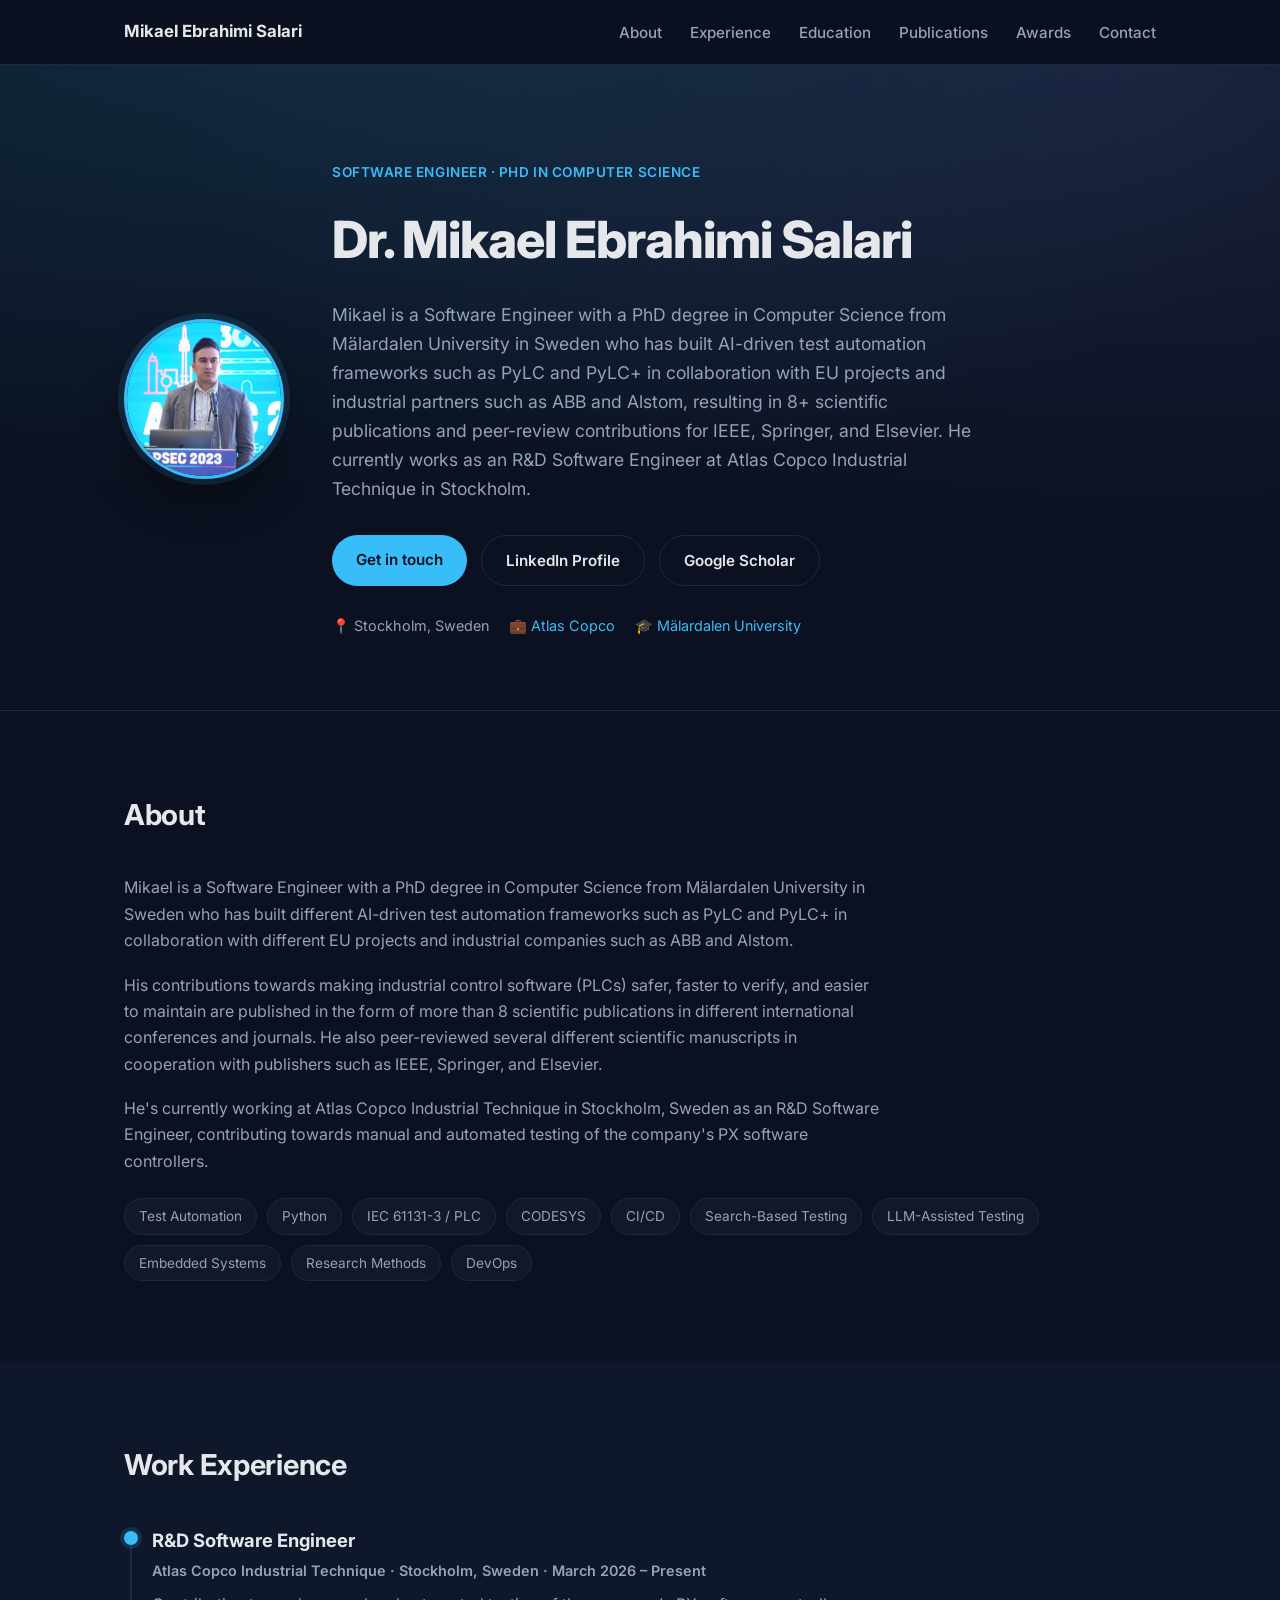
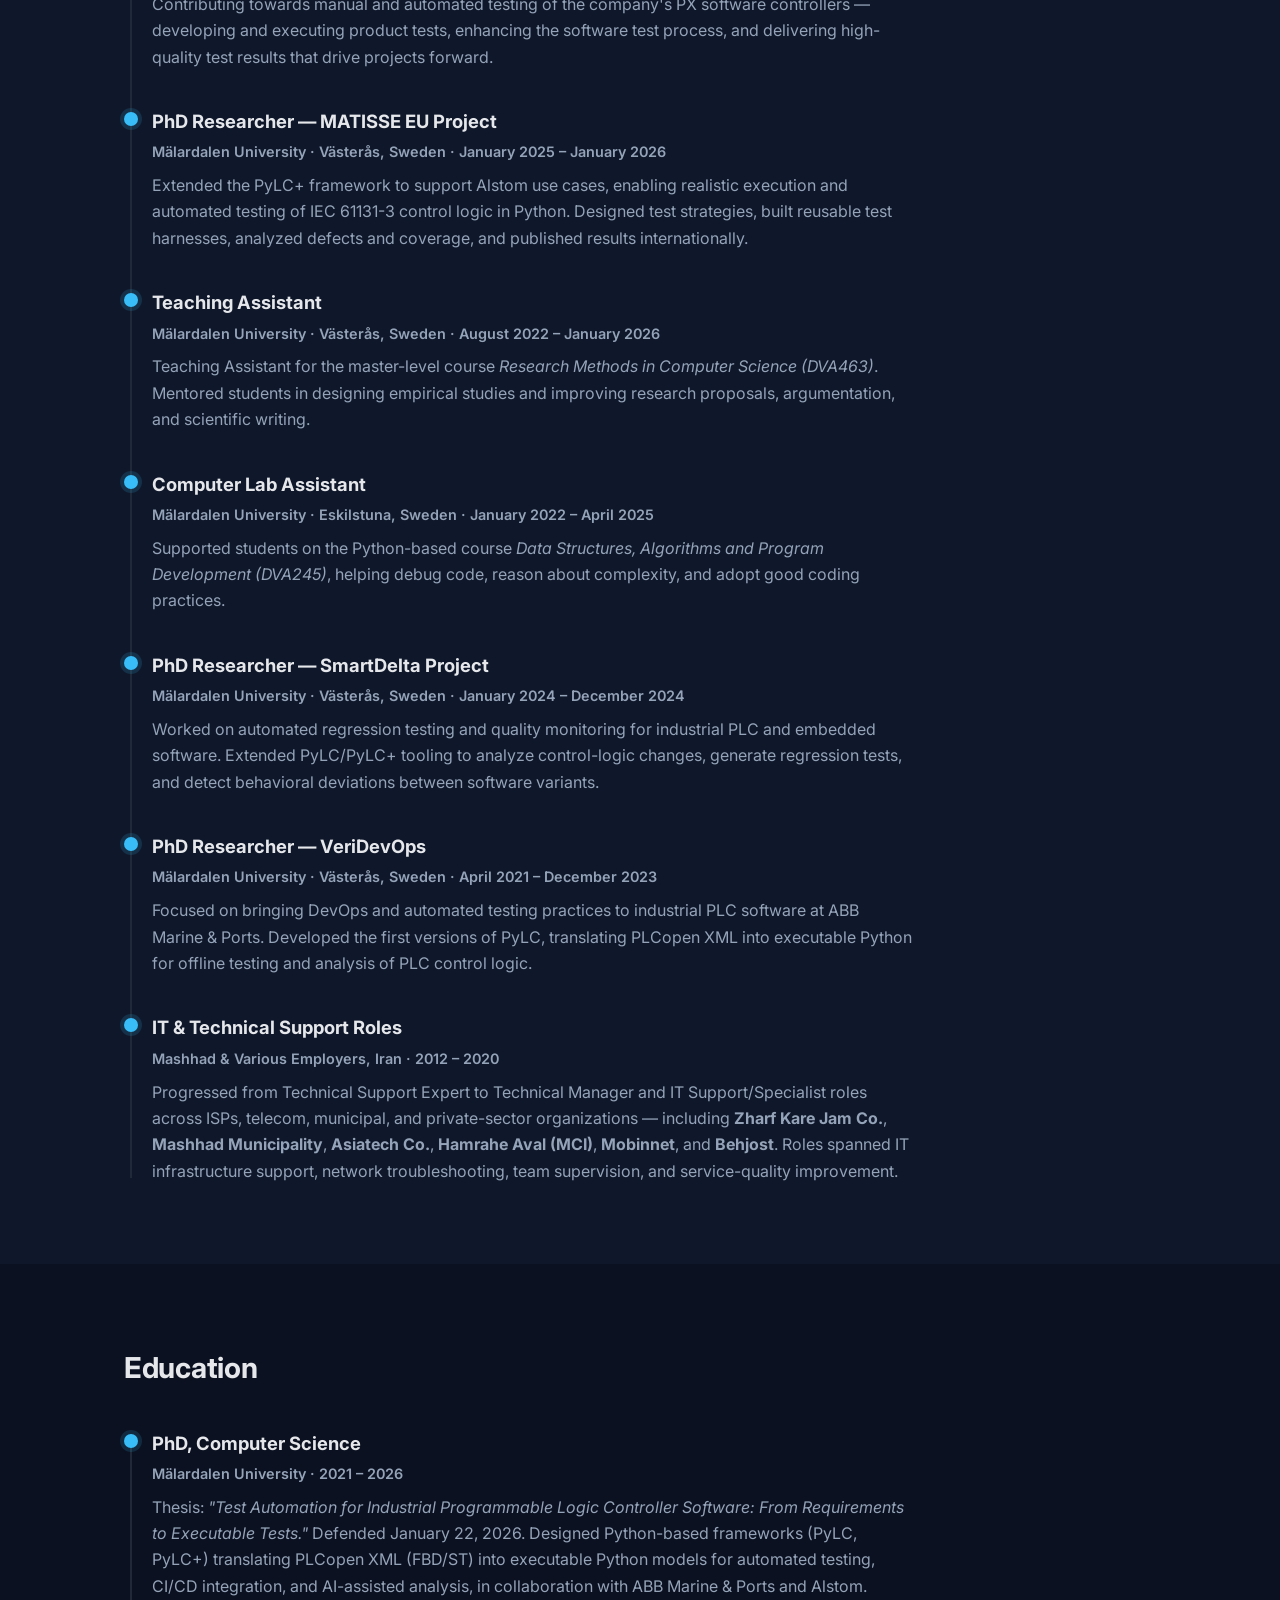
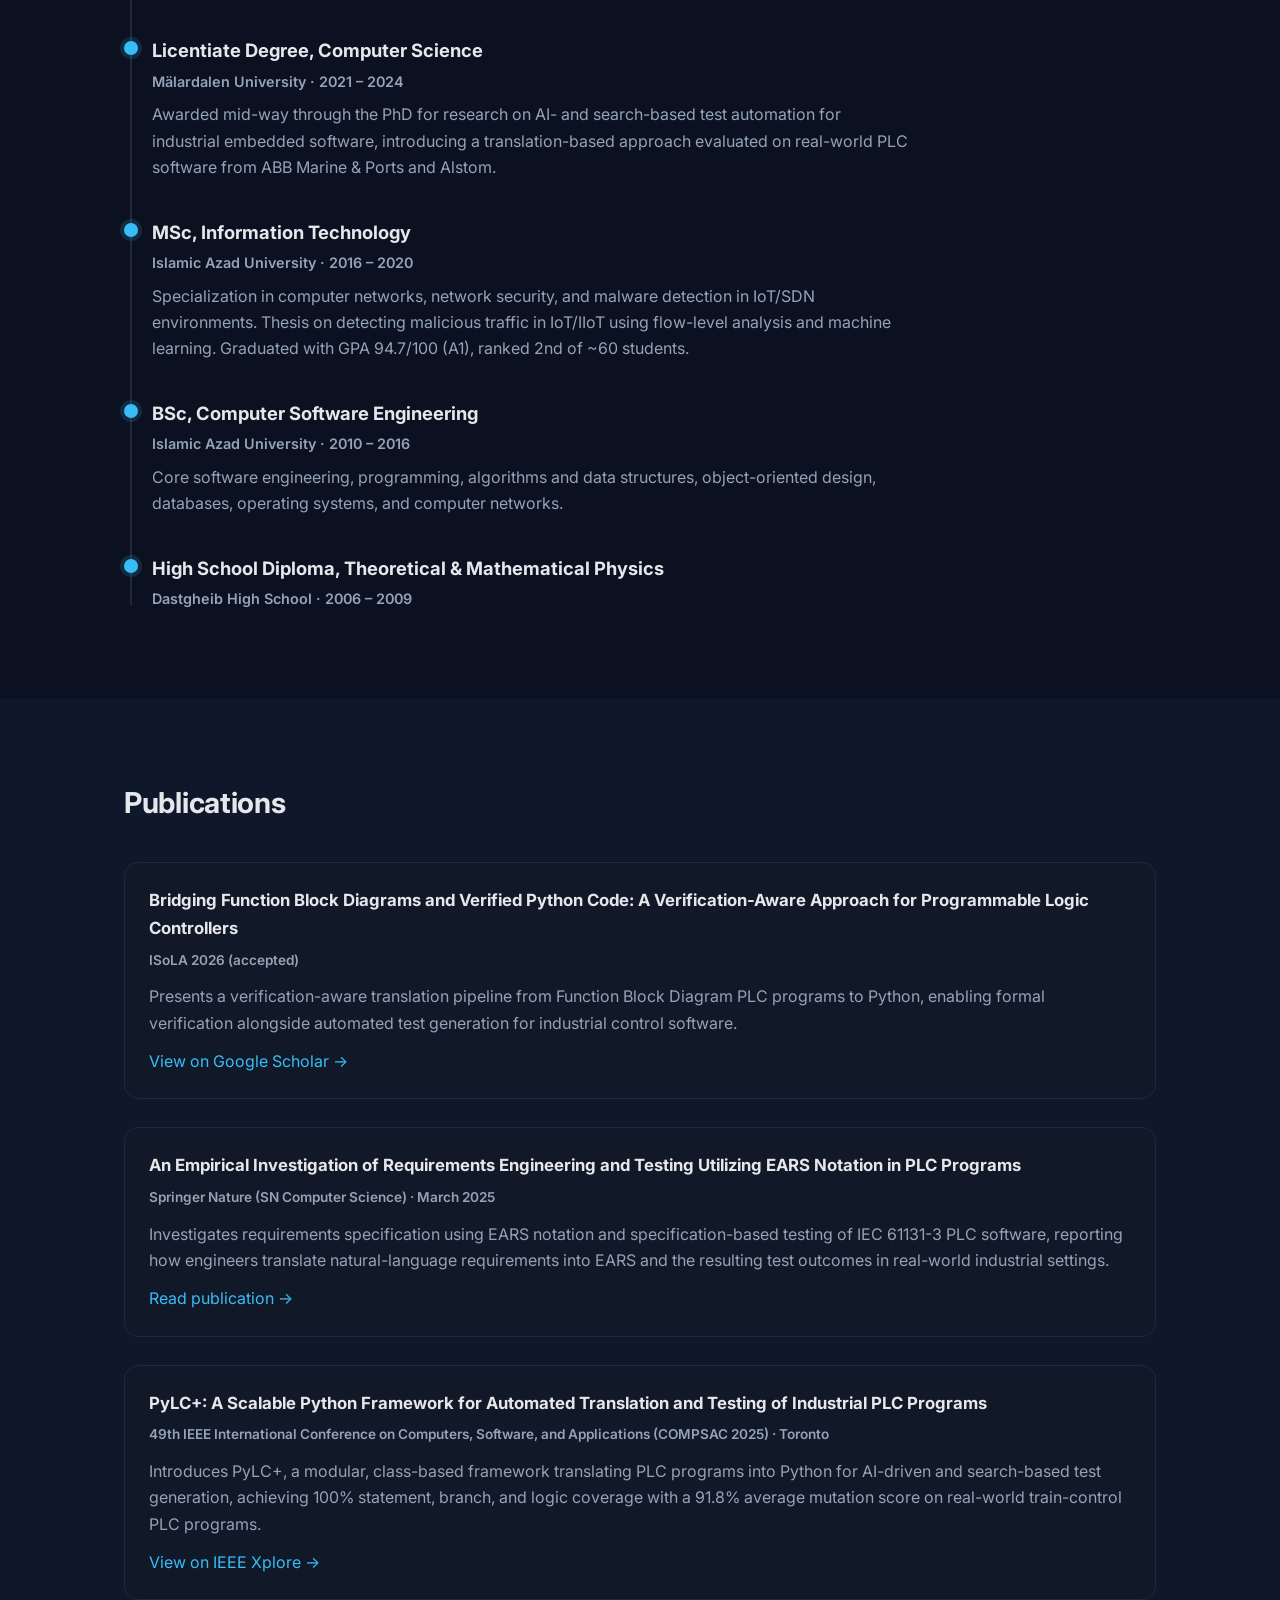
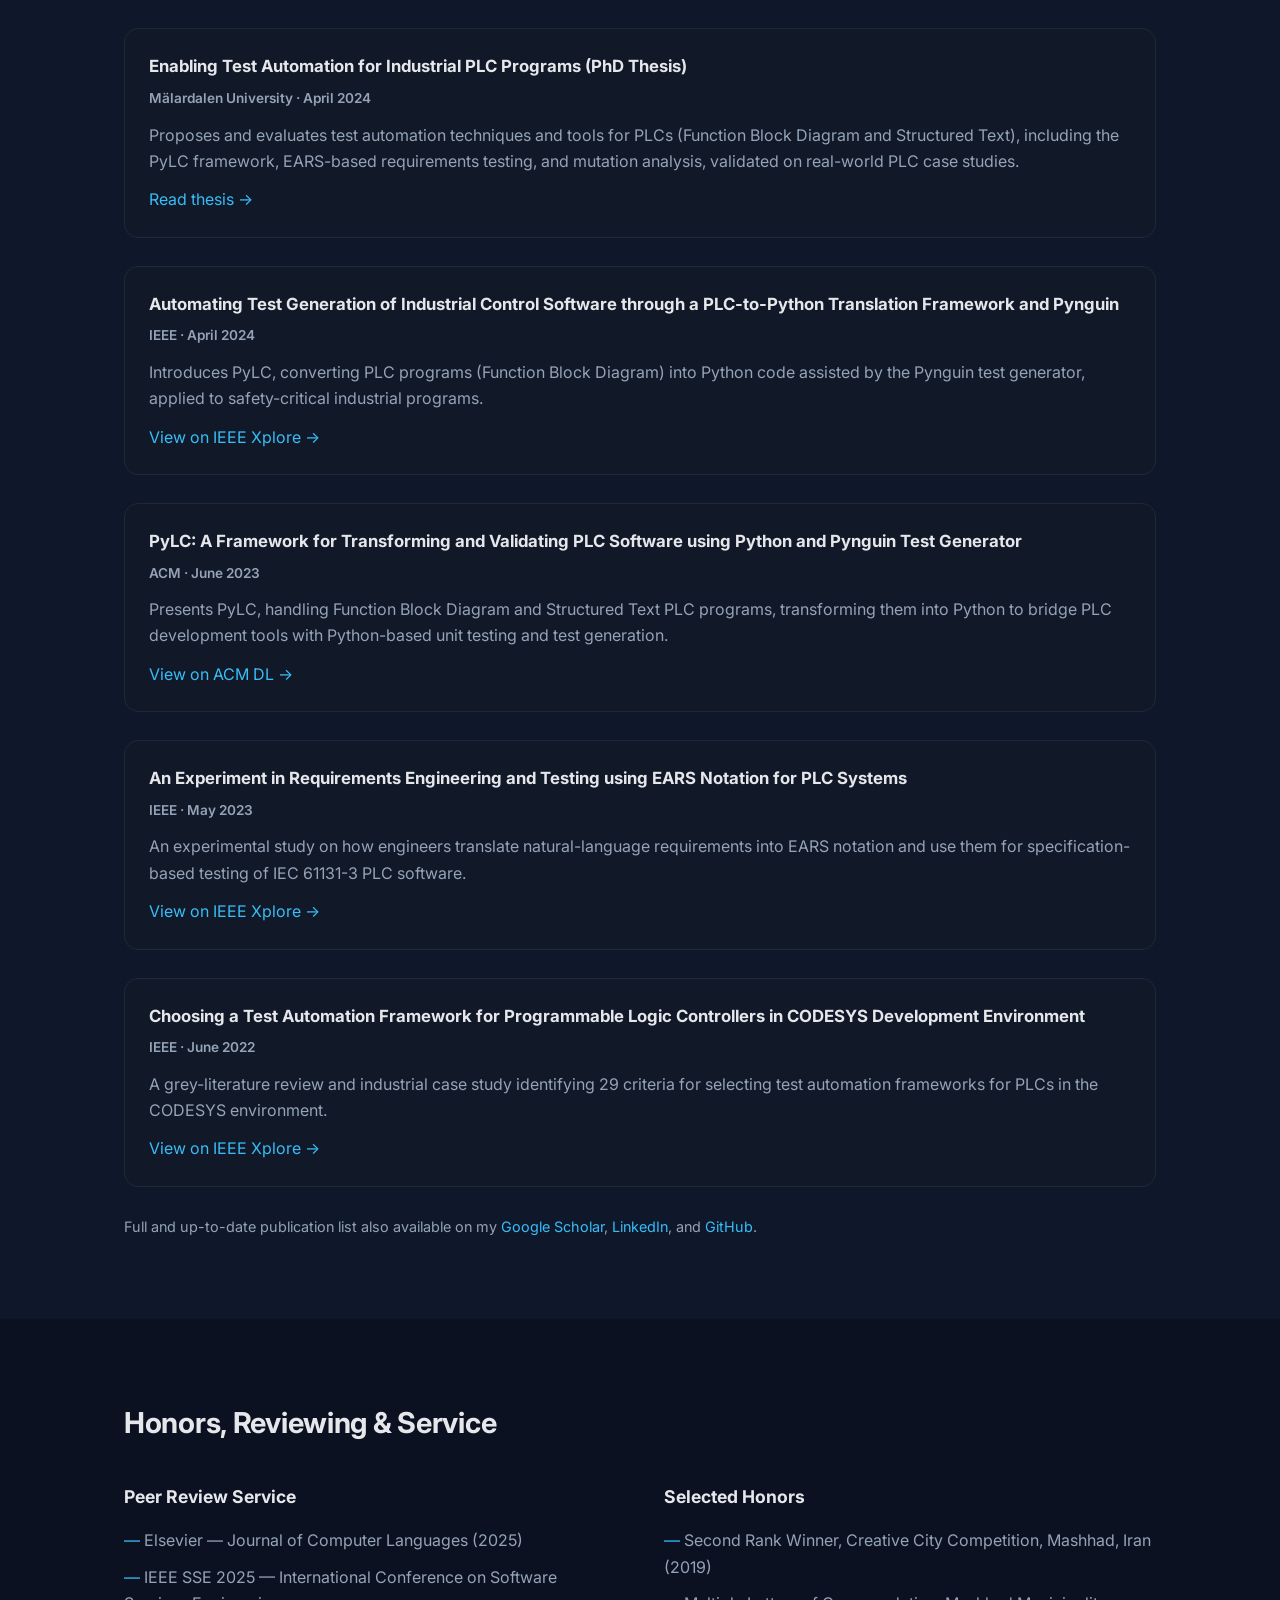
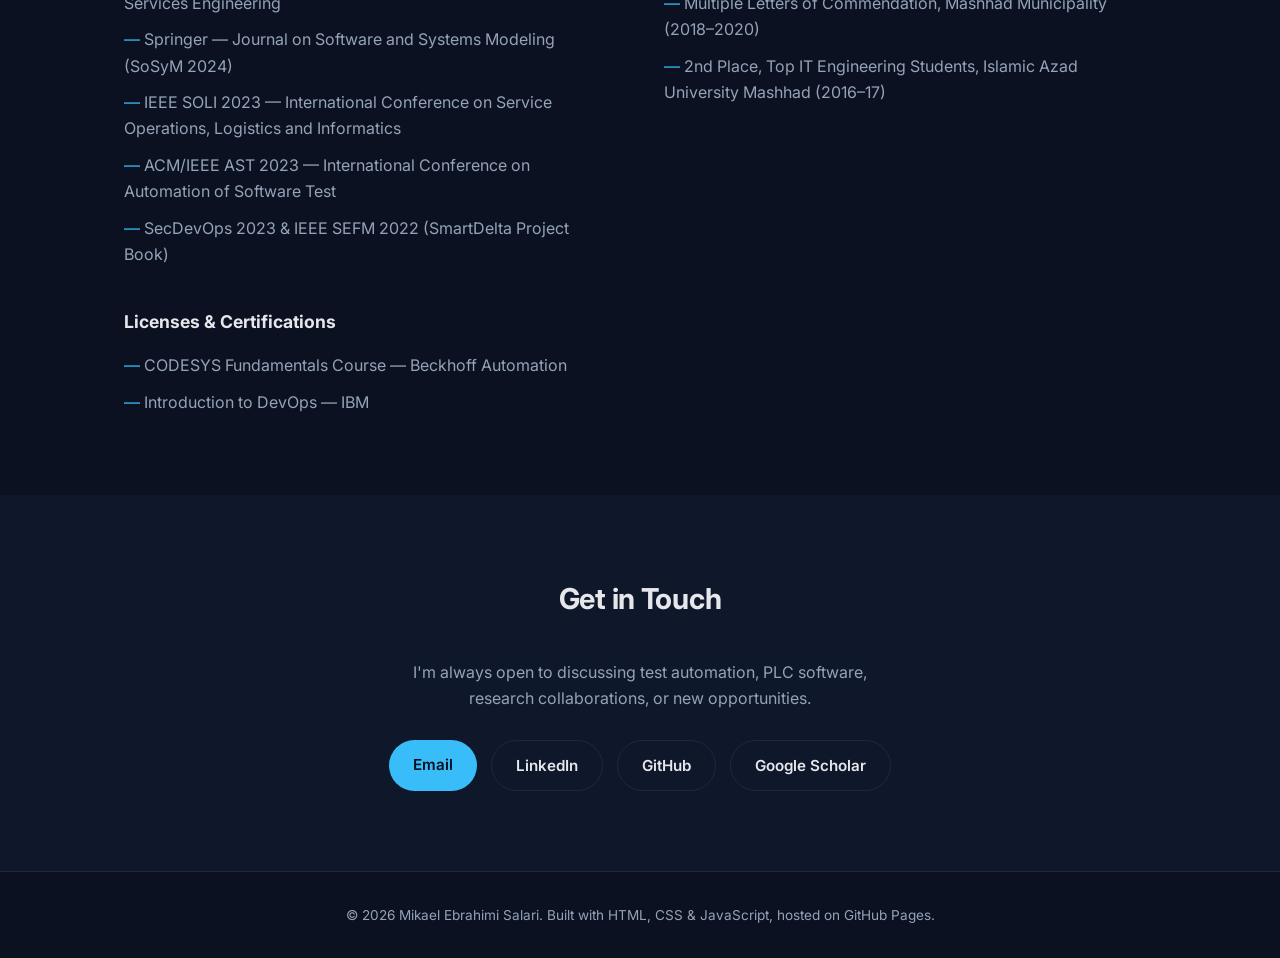
==== commit 4baccca1: "Expand hero tagline with publications, peer review, and current role" ====
--- a/index.html
+++ b/index.html
@@ -36,7 +36,7 @@
     <div class="hero-text">
       <p class="eyebrow">Software Engineer · PhD in Computer Science</p>
       <h1>Dr. Mikael Ebrahimi Salari</h1>
-      <p class="hero-sub">Mikael is a Software Engineer with a PhD degree in Computer Science from Mälardalen University in Sweden who has built different AI-driven test automation frameworks such as PyLC and PyLC+ in collaboration with different EU projects and industrial companies such as ABB and Alstom.</p>
+      <p class="hero-sub">Mikael is a Software Engineer with a PhD degree in Computer Science from Mälardalen University in Sweden who has built AI-driven test automation frameworks such as PyLC and PyLC+ in collaboration with EU projects and industrial partners such as ABB and Alstom, resulting in 8+ scientific publications and peer-review contributions for IEEE, Springer, and Elsevier. He currently works as an R&amp;D Software Engineer at Atlas Copco Industrial Technique in Stockholm.</p>
       <div class="hero-actions">
         <a href="#contact" class="btn btn-primary">Get in touch</a>
         <a href="https://www.linkedin.com/in/mikael-salari/" target="_blank" rel="noopener" class="btn btn-outline">LinkedIn Profile</a>
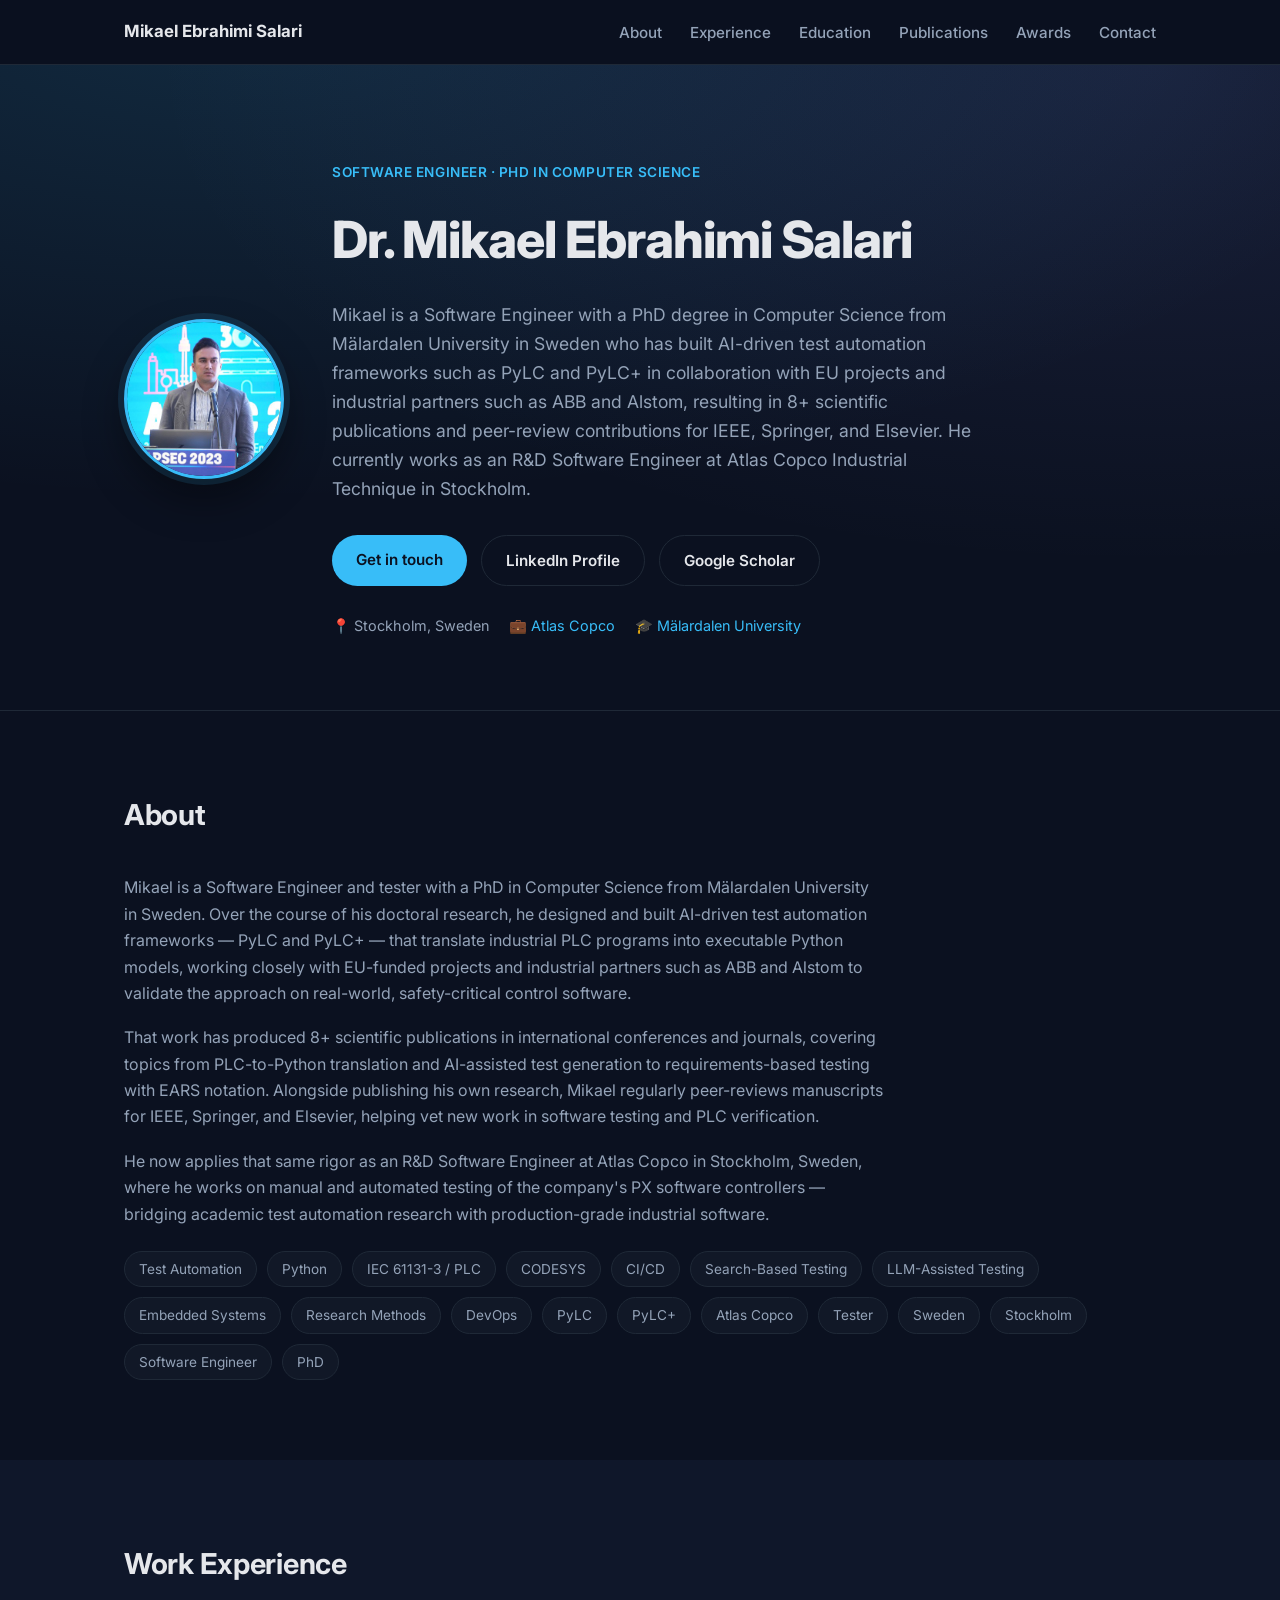
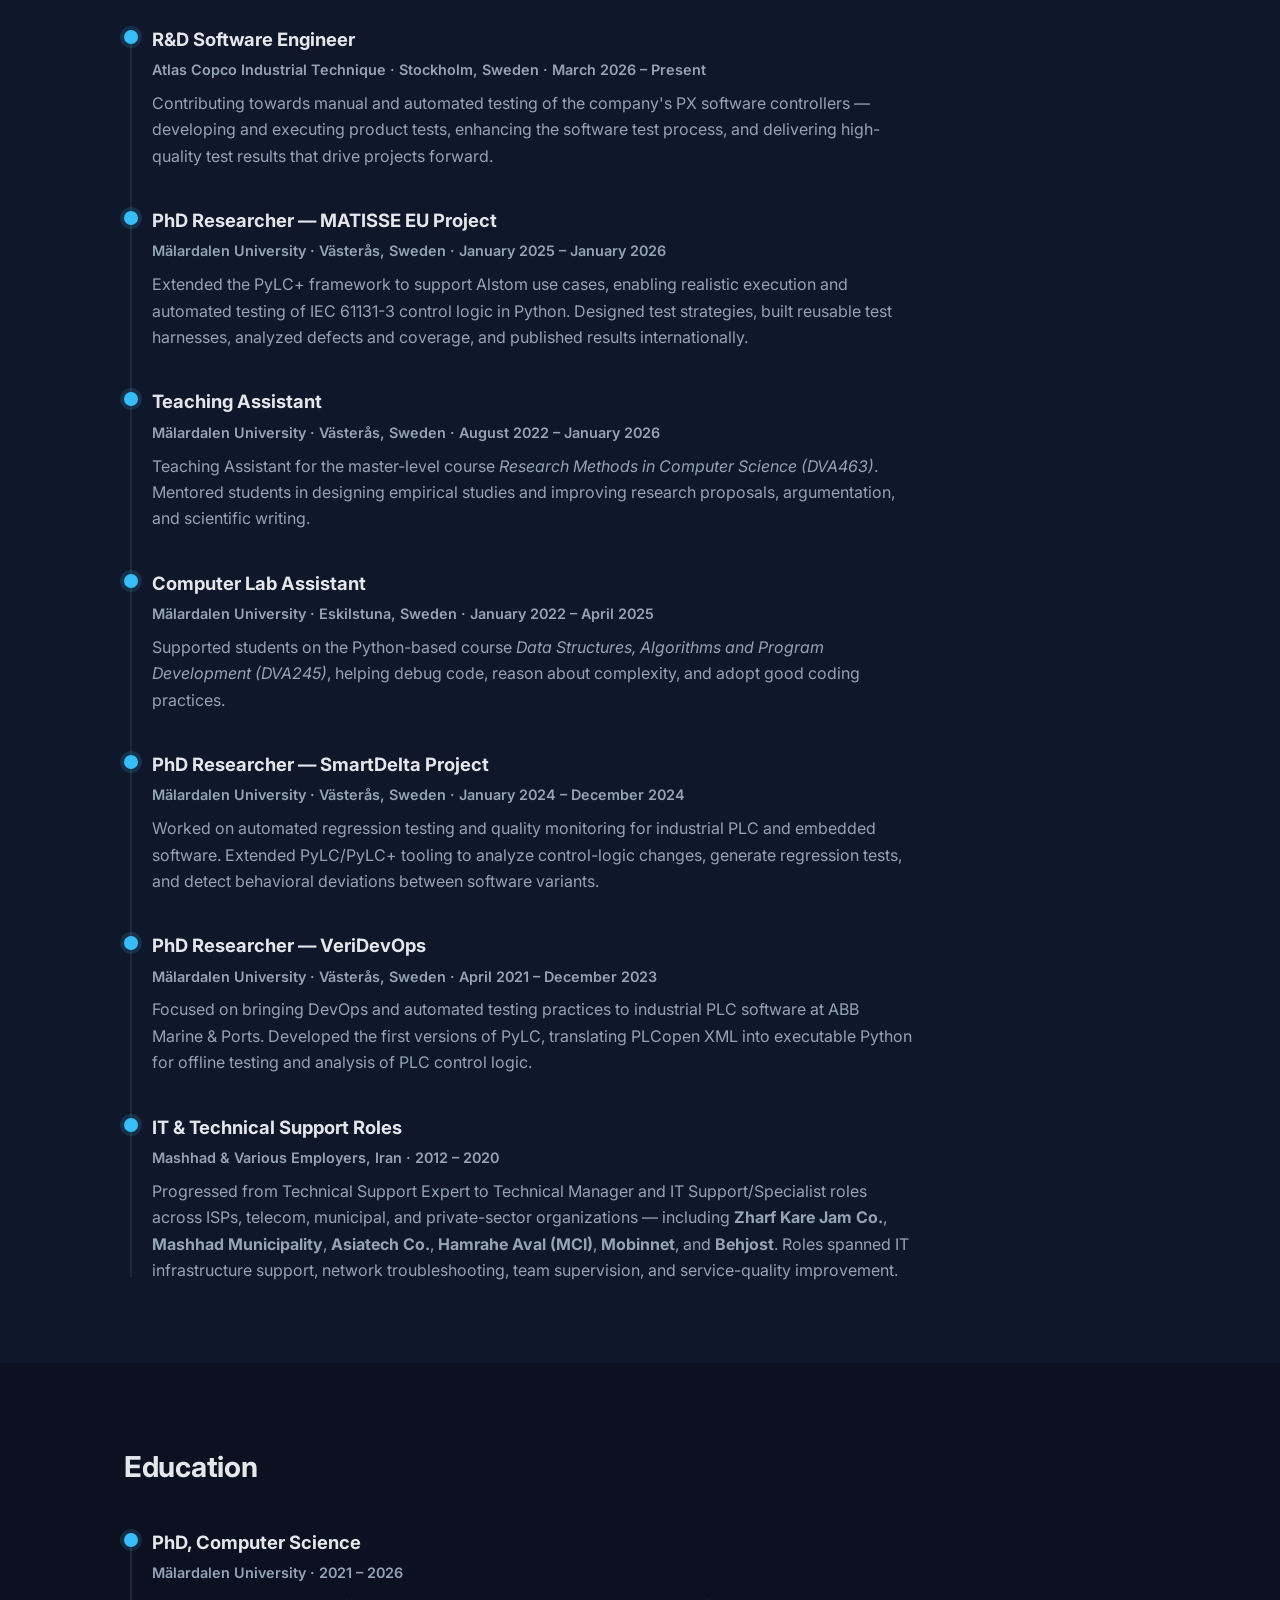
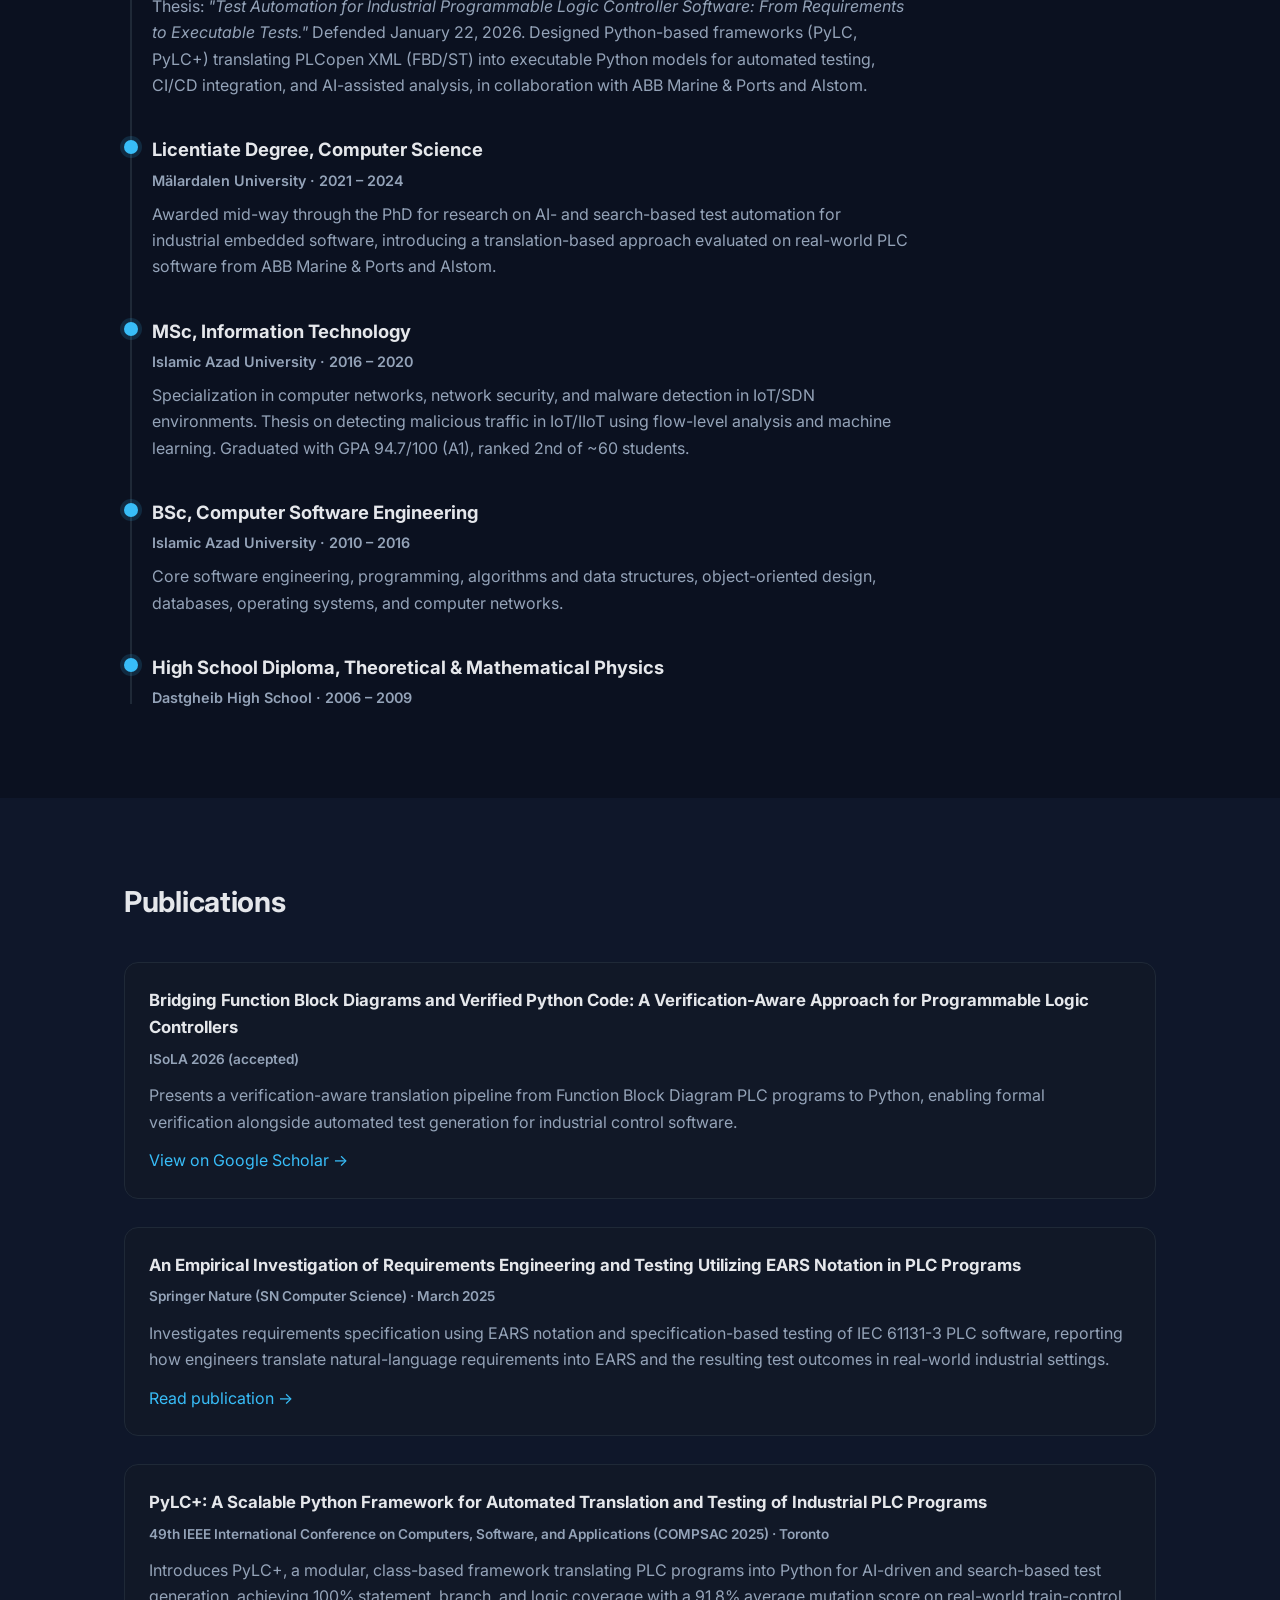
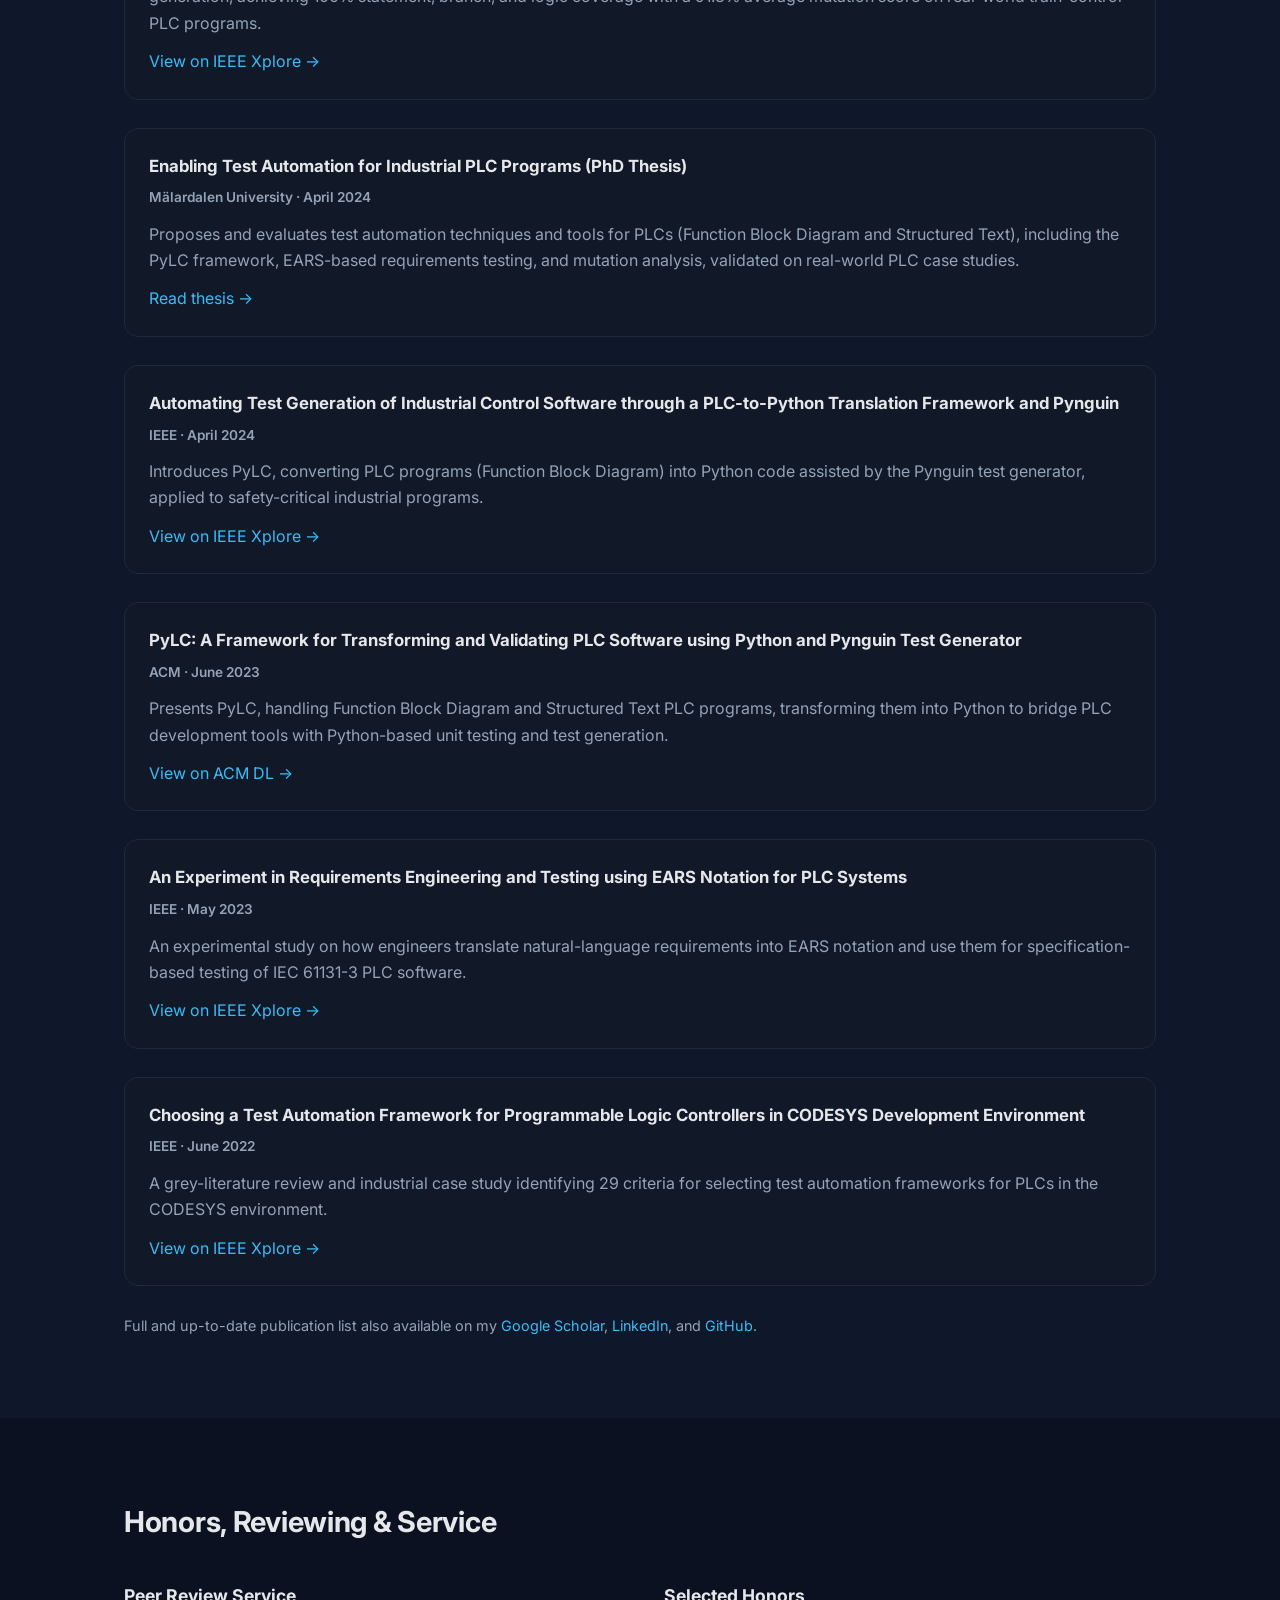
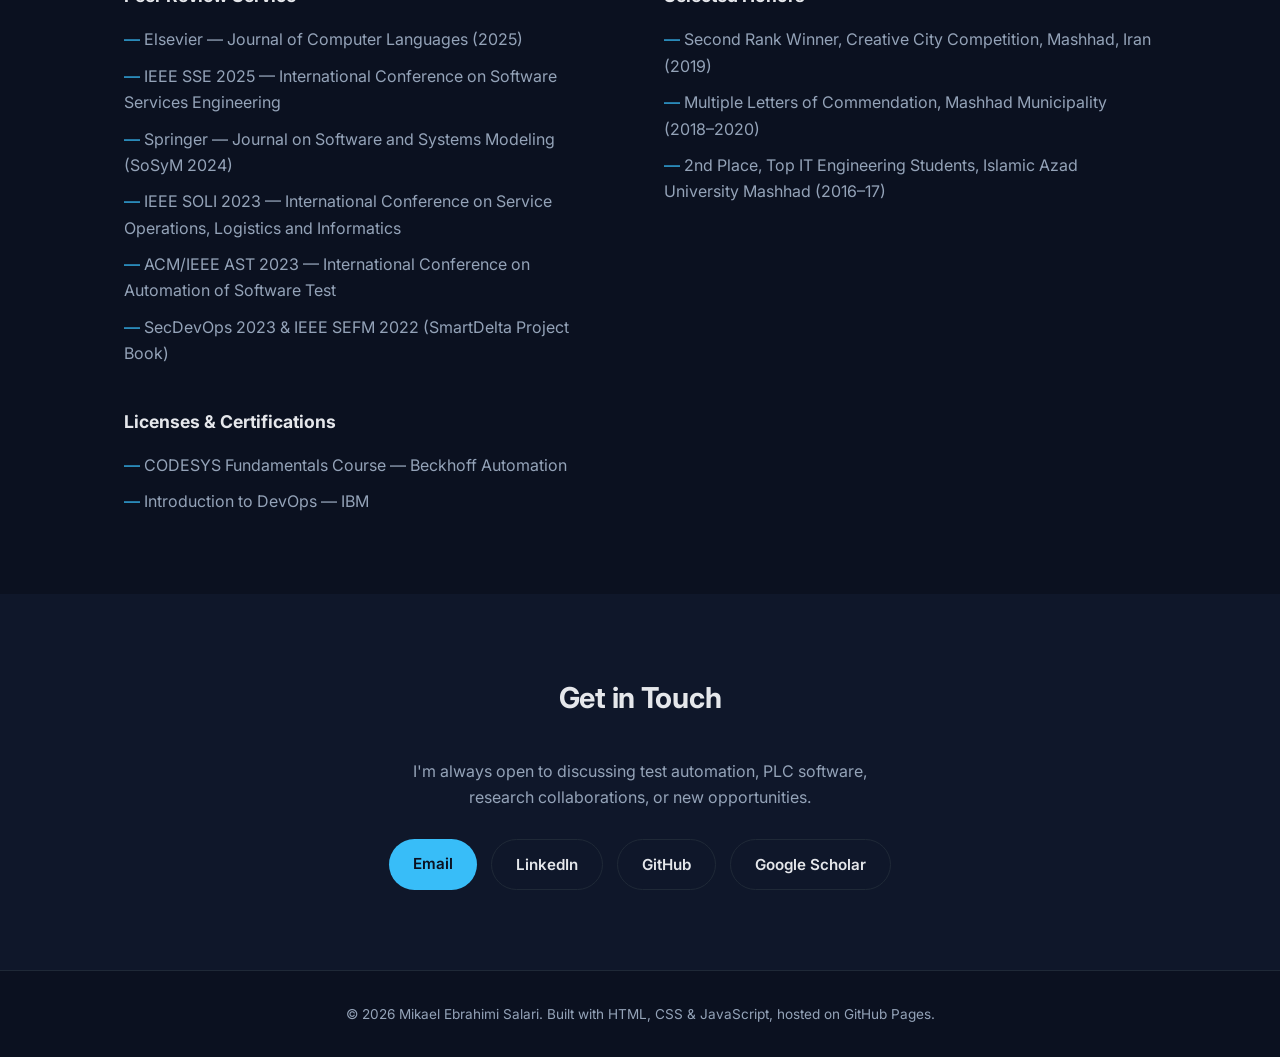
==== commit 6c16265e: "Refine About section and expand skill tags" ====
--- a/index.html
+++ b/index.html
@@ -56,26 +56,31 @@
     <h2 class="section-title">About</h2>
     <div class="about-grid">
       <p>
-        Mikael is a Software Engineer with a PhD degree in Computer Science from Mälardalen University in
-        Sweden who has built different AI-driven test automation frameworks such as PyLC and PyLC+ in
-        collaboration with different EU projects and industrial companies such as ABB and Alstom.
+        Mikael is a Software Engineer and tester with a PhD in Computer Science from Mälardalen University
+        in Sweden. Over the course of his doctoral research, he designed and built AI-driven test
+        automation frameworks — PyLC and PyLC+ — that translate industrial PLC programs into executable
+        Python models, working closely with EU-funded projects and industrial partners such as ABB and
+        Alstom to validate the approach on real-world, safety-critical control software.
       </p>
       <p>
-        His contributions towards making industrial control software (PLCs) safer, faster to verify, and
-        easier to maintain are published in the form of more than 8 scientific publications in different
-        international conferences and journals. He also peer-reviewed several different scientific
-        manuscripts in cooperation with publishers such as IEEE, Springer, and Elsevier.
+        That work has produced 8+ scientific publications in international conferences and journals,
+        covering topics from PLC-to-Python translation and AI-assisted test generation to
+        requirements-based testing with EARS notation. Alongside publishing his own research, Mikael
+        regularly peer-reviews manuscripts for IEEE, Springer, and Elsevier, helping vet new work in
+        software testing and PLC verification.
       </p>
       <p>
-        He's currently working at Atlas Copco Industrial Technique in Stockholm, Sweden as an R&amp;D
-        Software Engineer, contributing towards manual and automated testing of the company's PX software
-        controllers.
+        He now applies that same rigor as an R&amp;D Software Engineer at Atlas Copco in Stockholm,
+        Sweden, where he works on manual and automated testing of the company's PX software controllers
+        — bridging academic test automation research with production-grade industrial software.
       </p>
       <div class="skill-tags">
         <span>Test Automation</span><span>Python</span><span>IEC 61131-3 / PLC</span>
         <span>CODESYS</span><span>CI/CD</span><span>Search-Based Testing</span>
         <span>LLM-Assisted Testing</span><span>Embedded Systems</span>
         <span>Research Methods</span><span>DevOps</span>
+        <span>PyLC</span><span>PyLC+</span><span>Atlas Copco</span><span>Tester</span>
+        <span>Sweden</span><span>Stockholm</span><span>Software Engineer</span><span>PhD</span>
       </div>
     </div>
   </div>
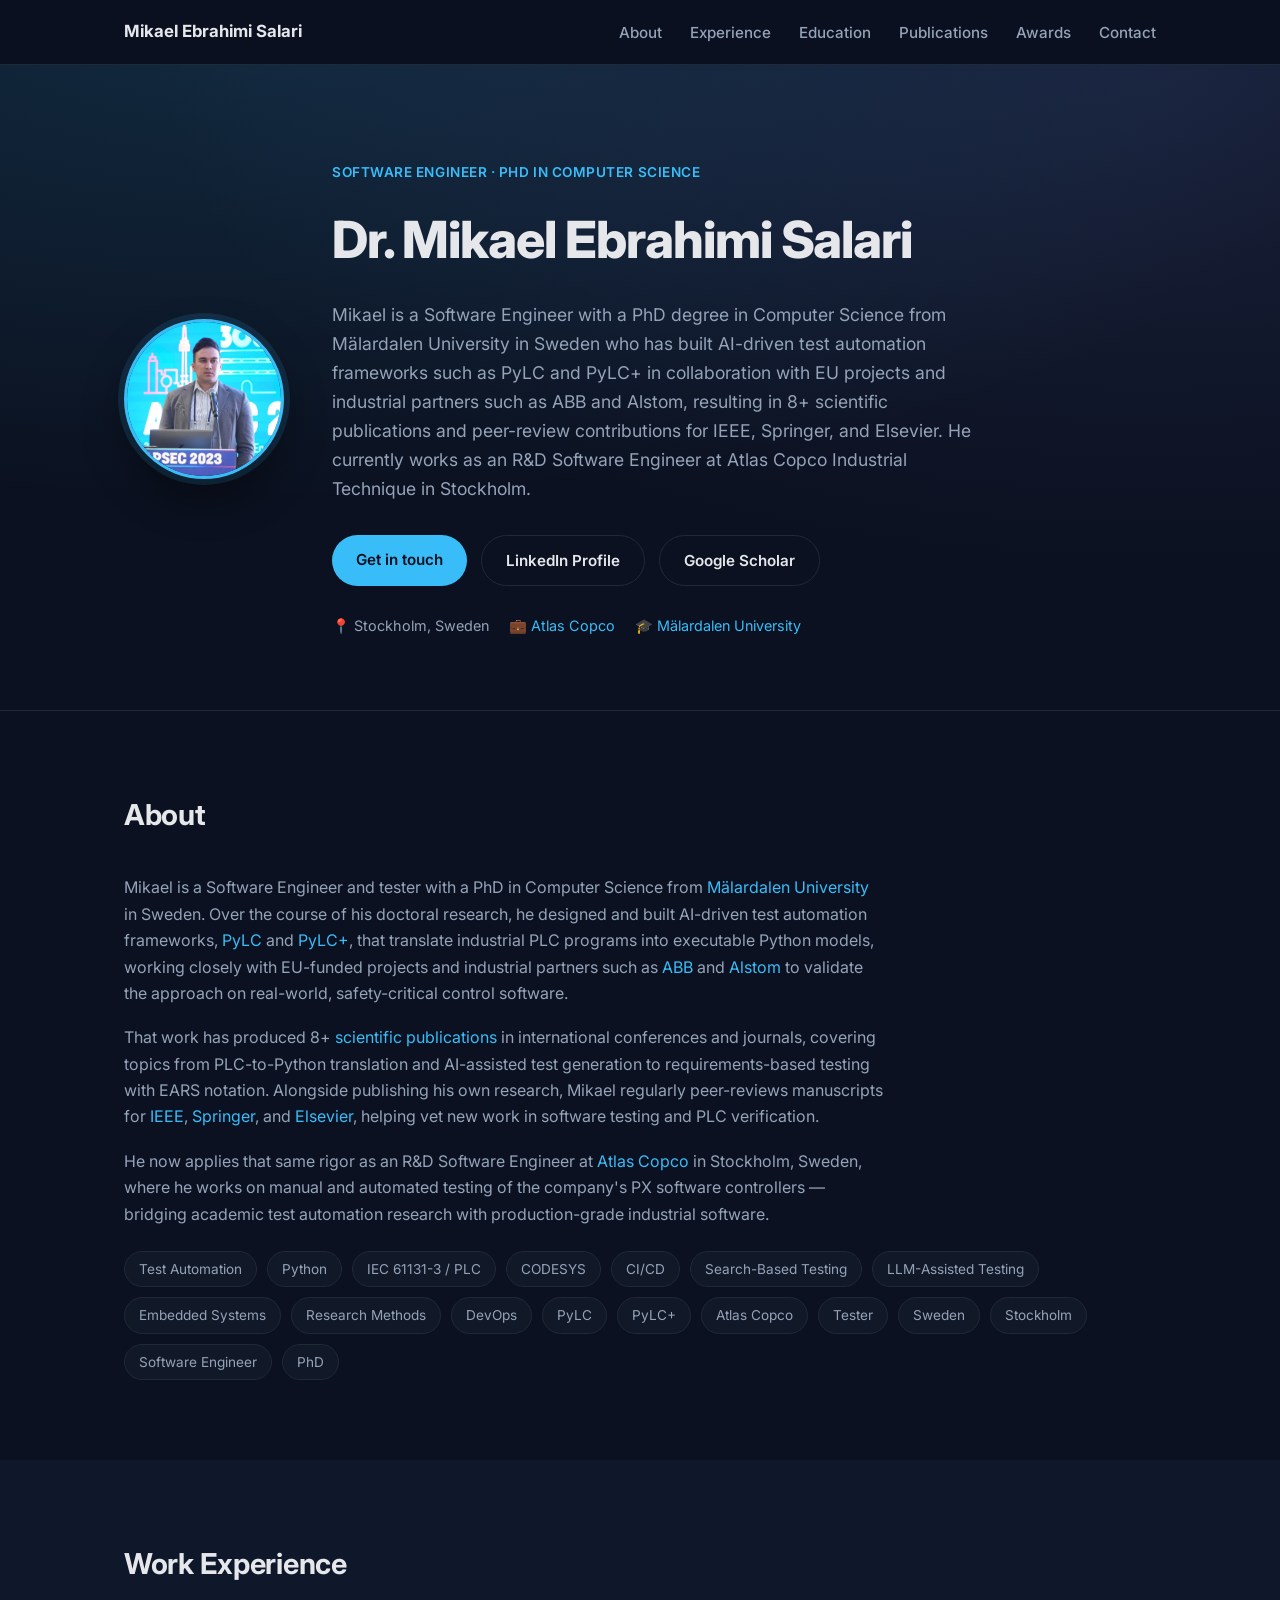
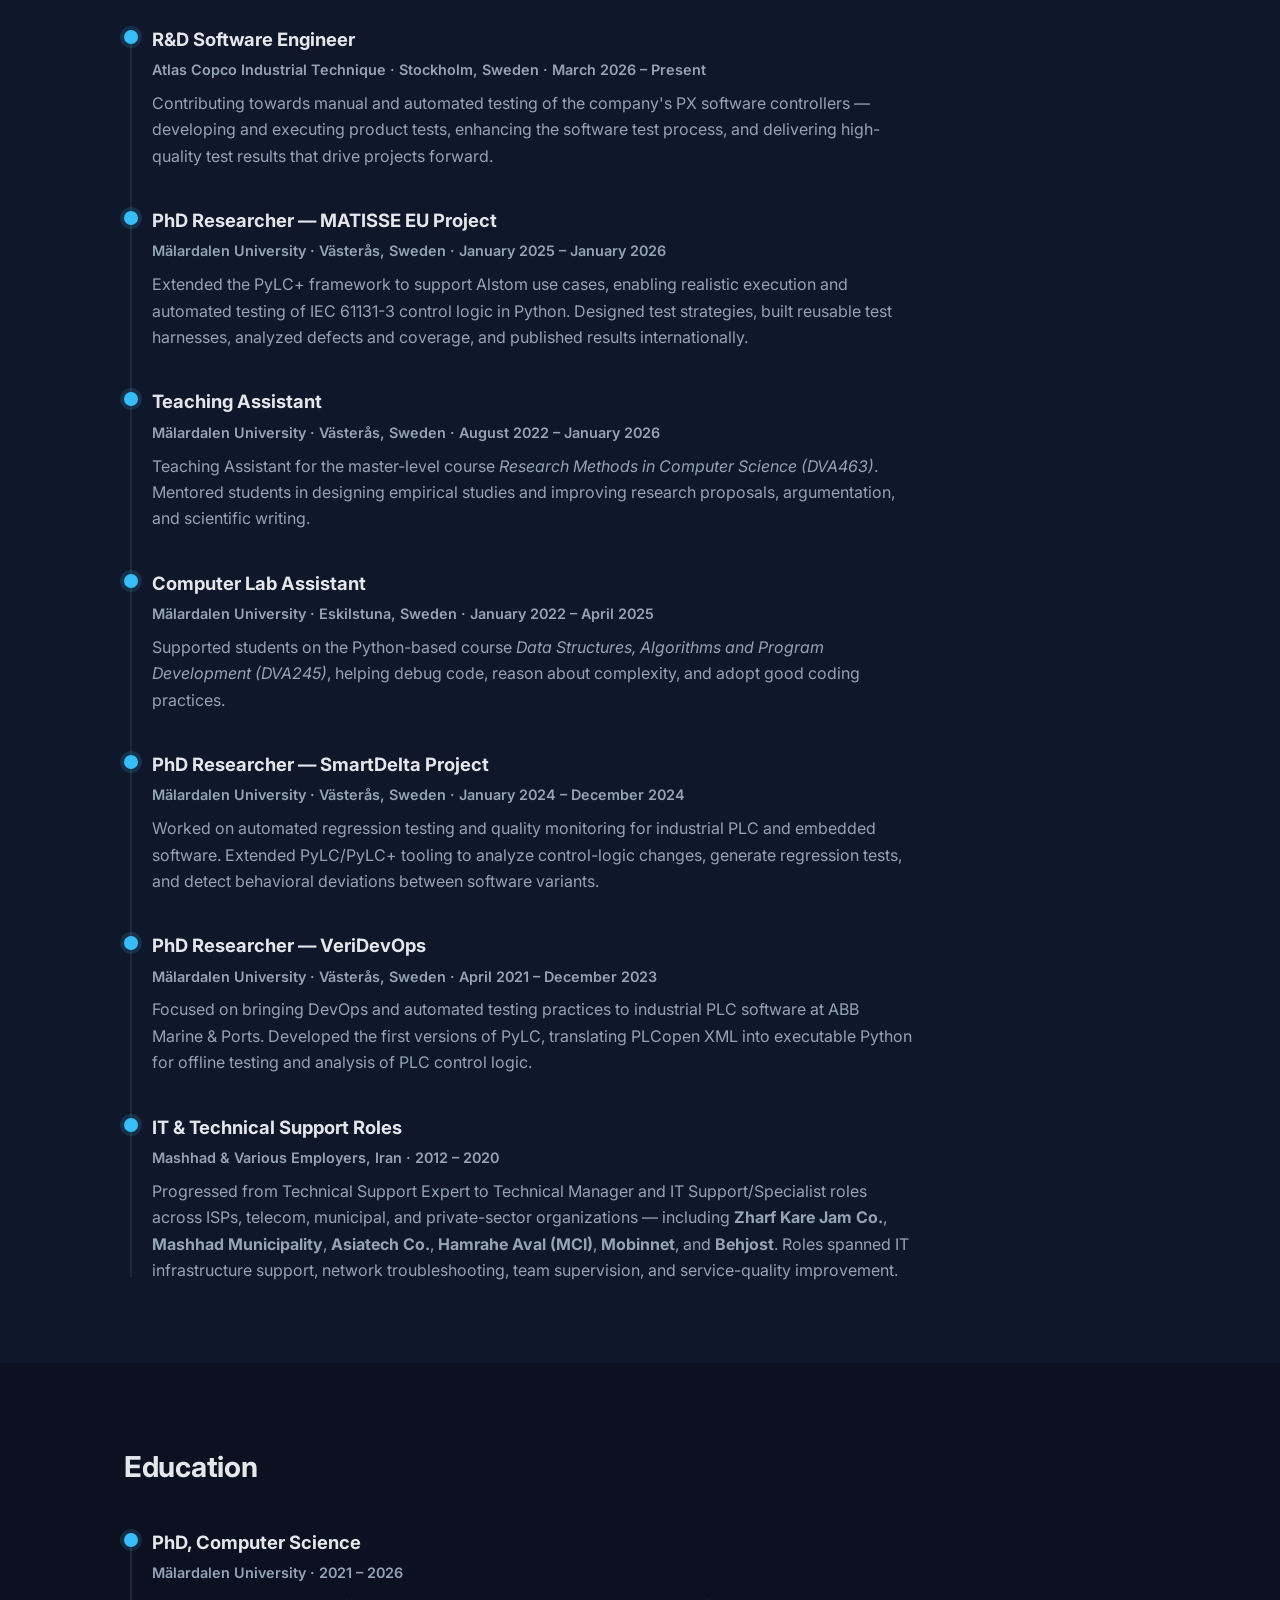
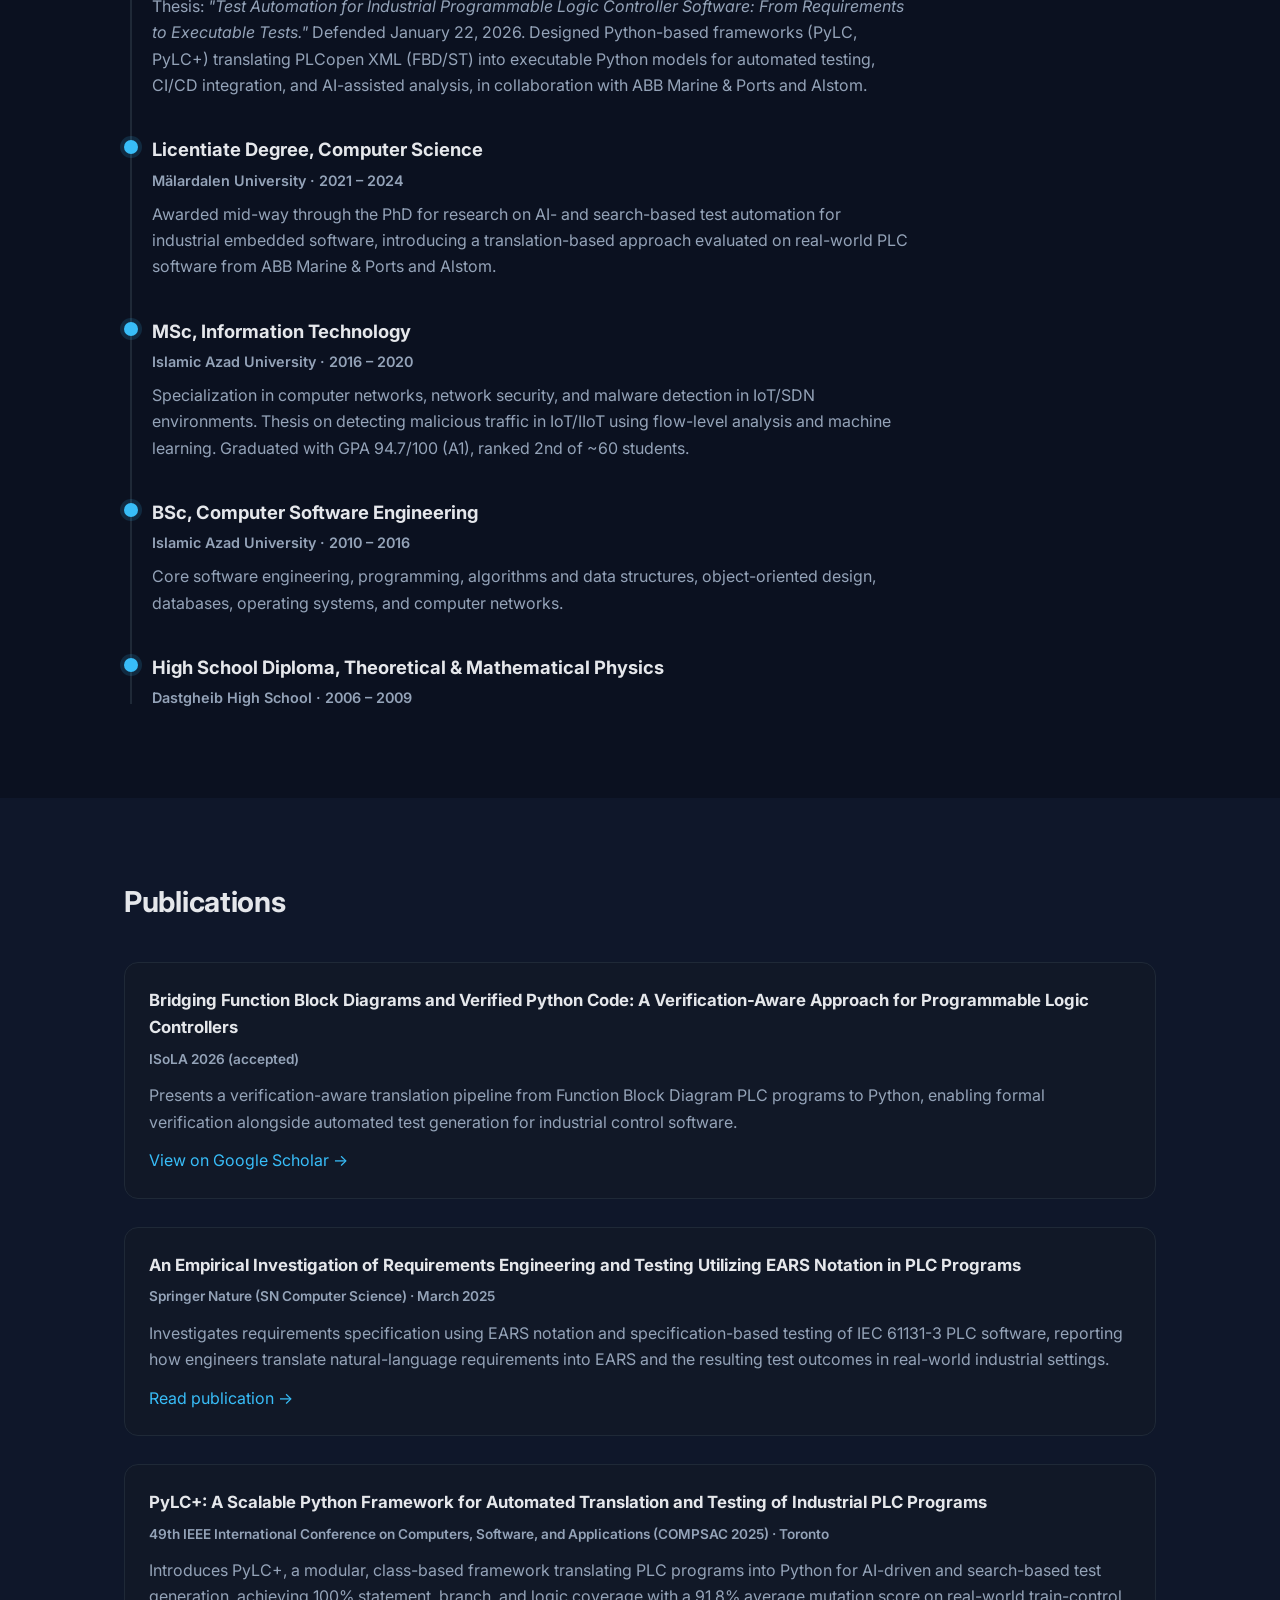
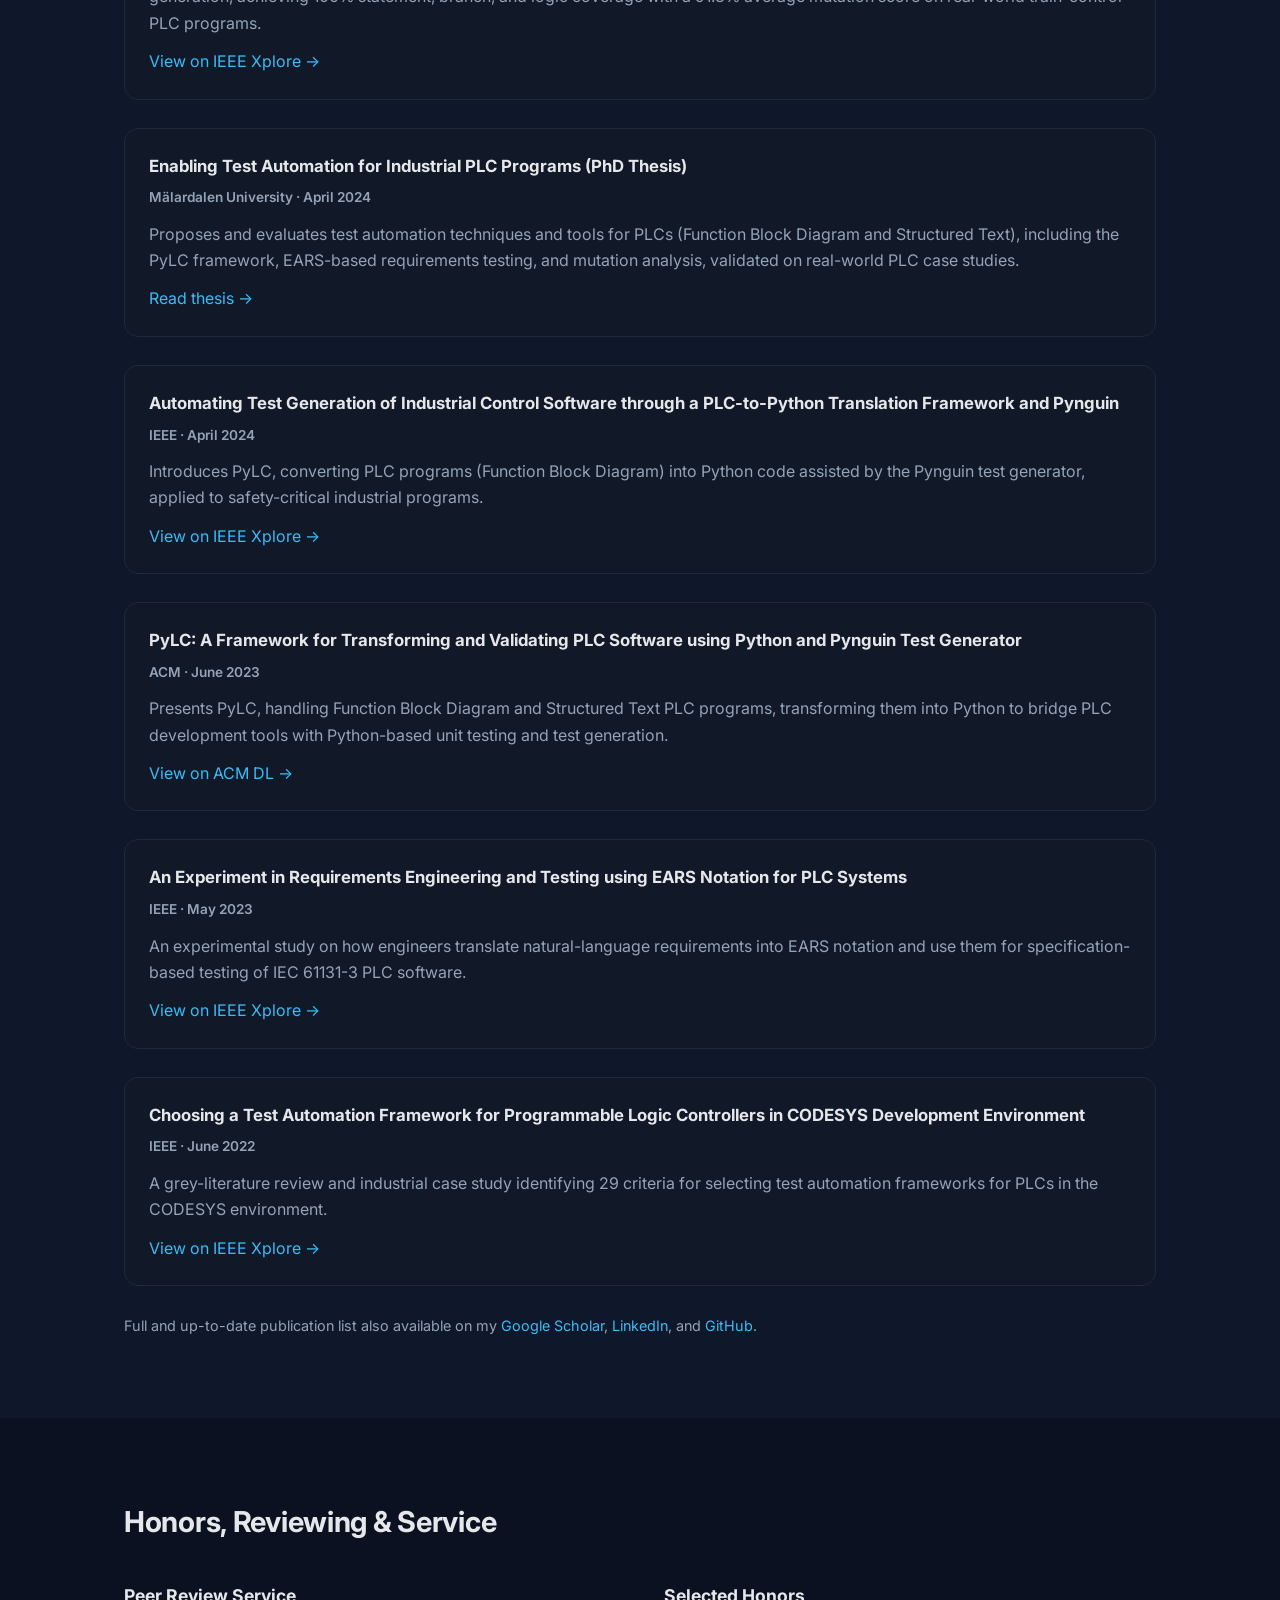
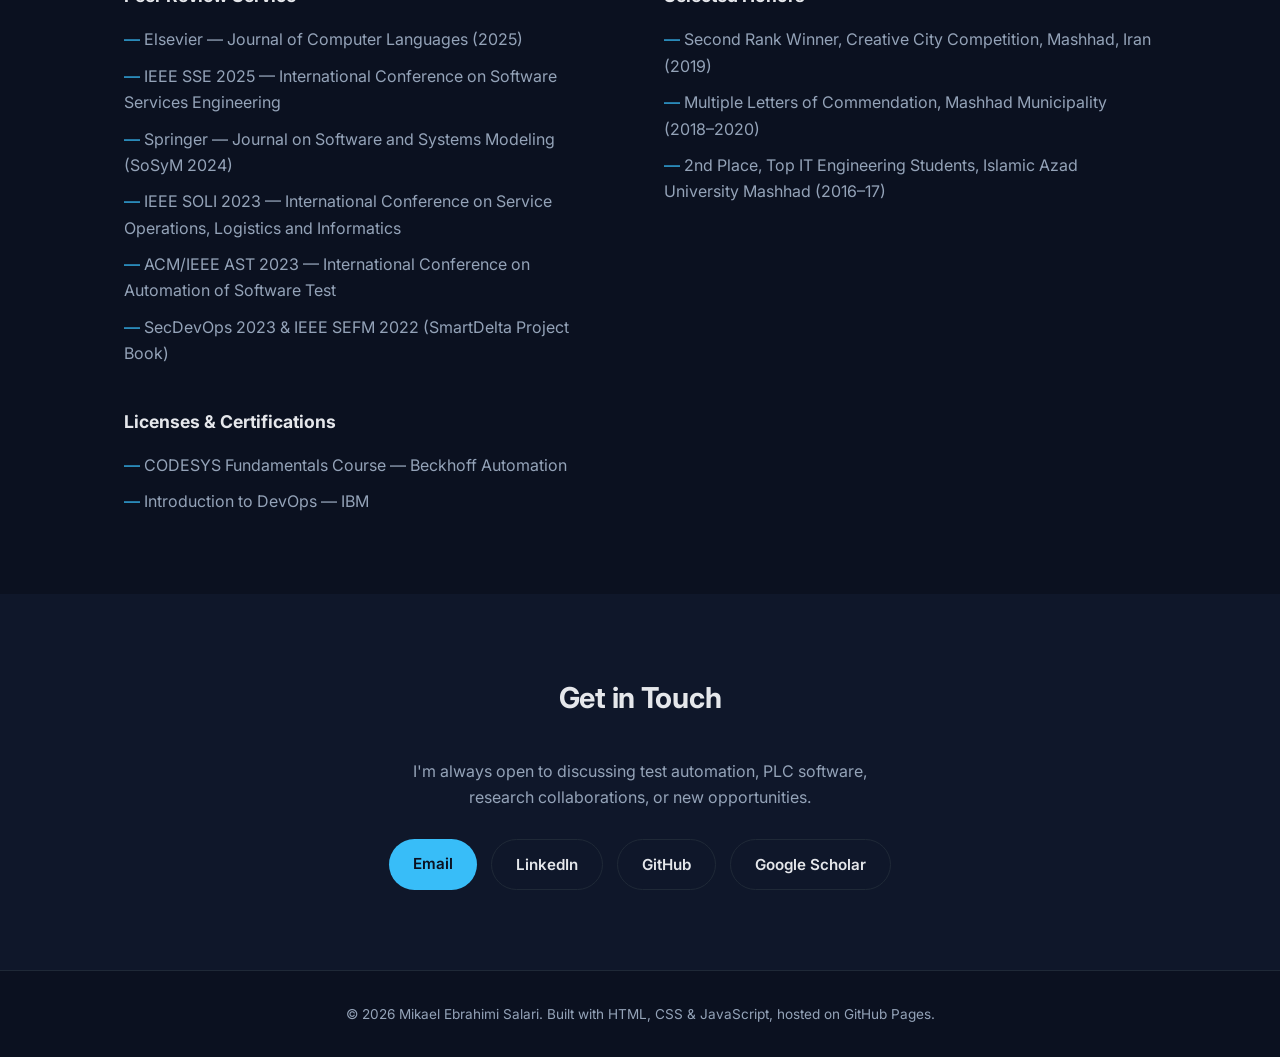
==== commit ade82629: "Add hyperlinks to key terms in About section" ====
--- a/index.html
+++ b/index.html
@@ -56,21 +56,31 @@
     <h2 class="section-title">About</h2>
     <div class="about-grid">
       <p>
-        Mikael is a Software Engineer and tester with a PhD in Computer Science from Mälardalen University
-        in Sweden. Over the course of his doctoral research, he designed and built AI-driven test
-        automation frameworks — PyLC and PyLC+ — that translate industrial PLC programs into executable
-        Python models, working closely with EU-funded projects and industrial partners such as ABB and
-        Alstom to validate the approach on real-world, safety-critical control software.
+        Mikael is a Software Engineer and tester with a PhD in Computer Science from
+        <a href="https://www.mdu.se" target="_blank" rel="noopener">Mälardalen University</a> in Sweden.
+        Over the course of his doctoral research, he designed and built AI-driven test automation
+        frameworks, <a href="https://github.com/MikaelSalari/PyLC" target="_blank" rel="noopener">PyLC</a>
+        and <a href="https://github.com/MikaelSalari/PyLC" target="_blank" rel="noopener">PyLC+</a>, that
+        translate industrial PLC programs into executable Python models, working closely with EU-funded
+        projects and industrial partners such as
+        <a href="https://global.abb" target="_blank" rel="noopener">ABB</a> and
+        <a href="https://www.alstom.com" target="_blank" rel="noopener">Alstom</a> to validate the approach
+        on real-world, safety-critical control software.
       </p>
       <p>
-        That work has produced 8+ scientific publications in international conferences and journals,
-        covering topics from PLC-to-Python translation and AI-assisted test generation to
-        requirements-based testing with EARS notation. Alongside publishing his own research, Mikael
-        regularly peer-reviews manuscripts for IEEE, Springer, and Elsevier, helping vet new work in
-        software testing and PLC verification.
+        That work has produced 8+
+        <a href="https://scholar.google.com/citations?user=1Mv2sJUAAAAJ&hl=en" target="_blank" rel="noopener">scientific publications</a>
+        in international conferences and journals, covering topics from PLC-to-Python translation and
+        AI-assisted test generation to requirements-based testing with EARS notation. Alongside publishing
+        his own research, Mikael regularly peer-reviews manuscripts for
+        <a href="https://www.ieee.org" target="_blank" rel="noopener">IEEE</a>,
+        <a href="https://www.springer.com" target="_blank" rel="noopener">Springer</a>, and
+        <a href="https://www.elsevier.com" target="_blank" rel="noopener">Elsevier</a>, helping vet new work
+        in software testing and PLC verification.
       </p>
       <p>
-        He now applies that same rigor as an R&amp;D Software Engineer at Atlas Copco in Stockholm,
+        He now applies that same rigor as an R&amp;D Software Engineer at
+        <a href="https://www.atlascopco.com" target="_blank" rel="noopener">Atlas Copco</a> in Stockholm,
         Sweden, where he works on manual and automated testing of the company's PX software controllers
         — bridging academic test automation research with production-grade industrial software.
       </p>
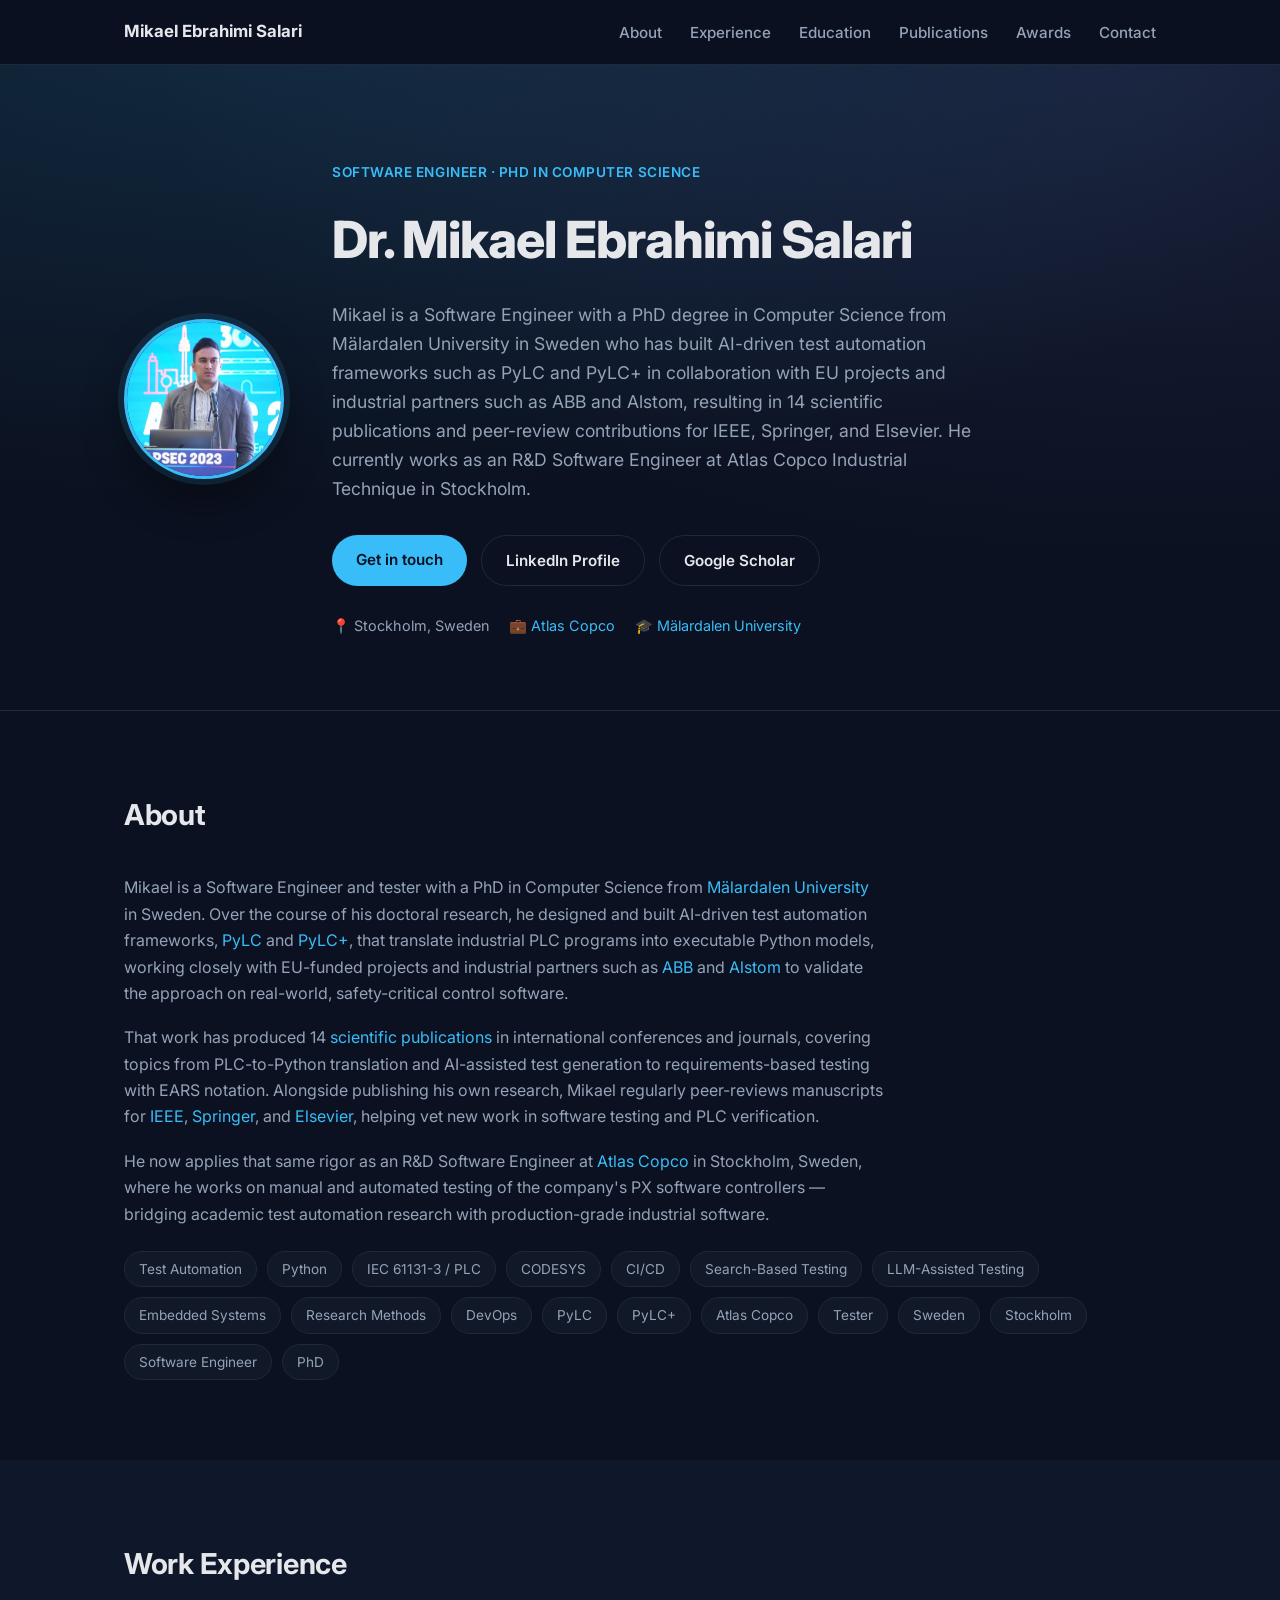
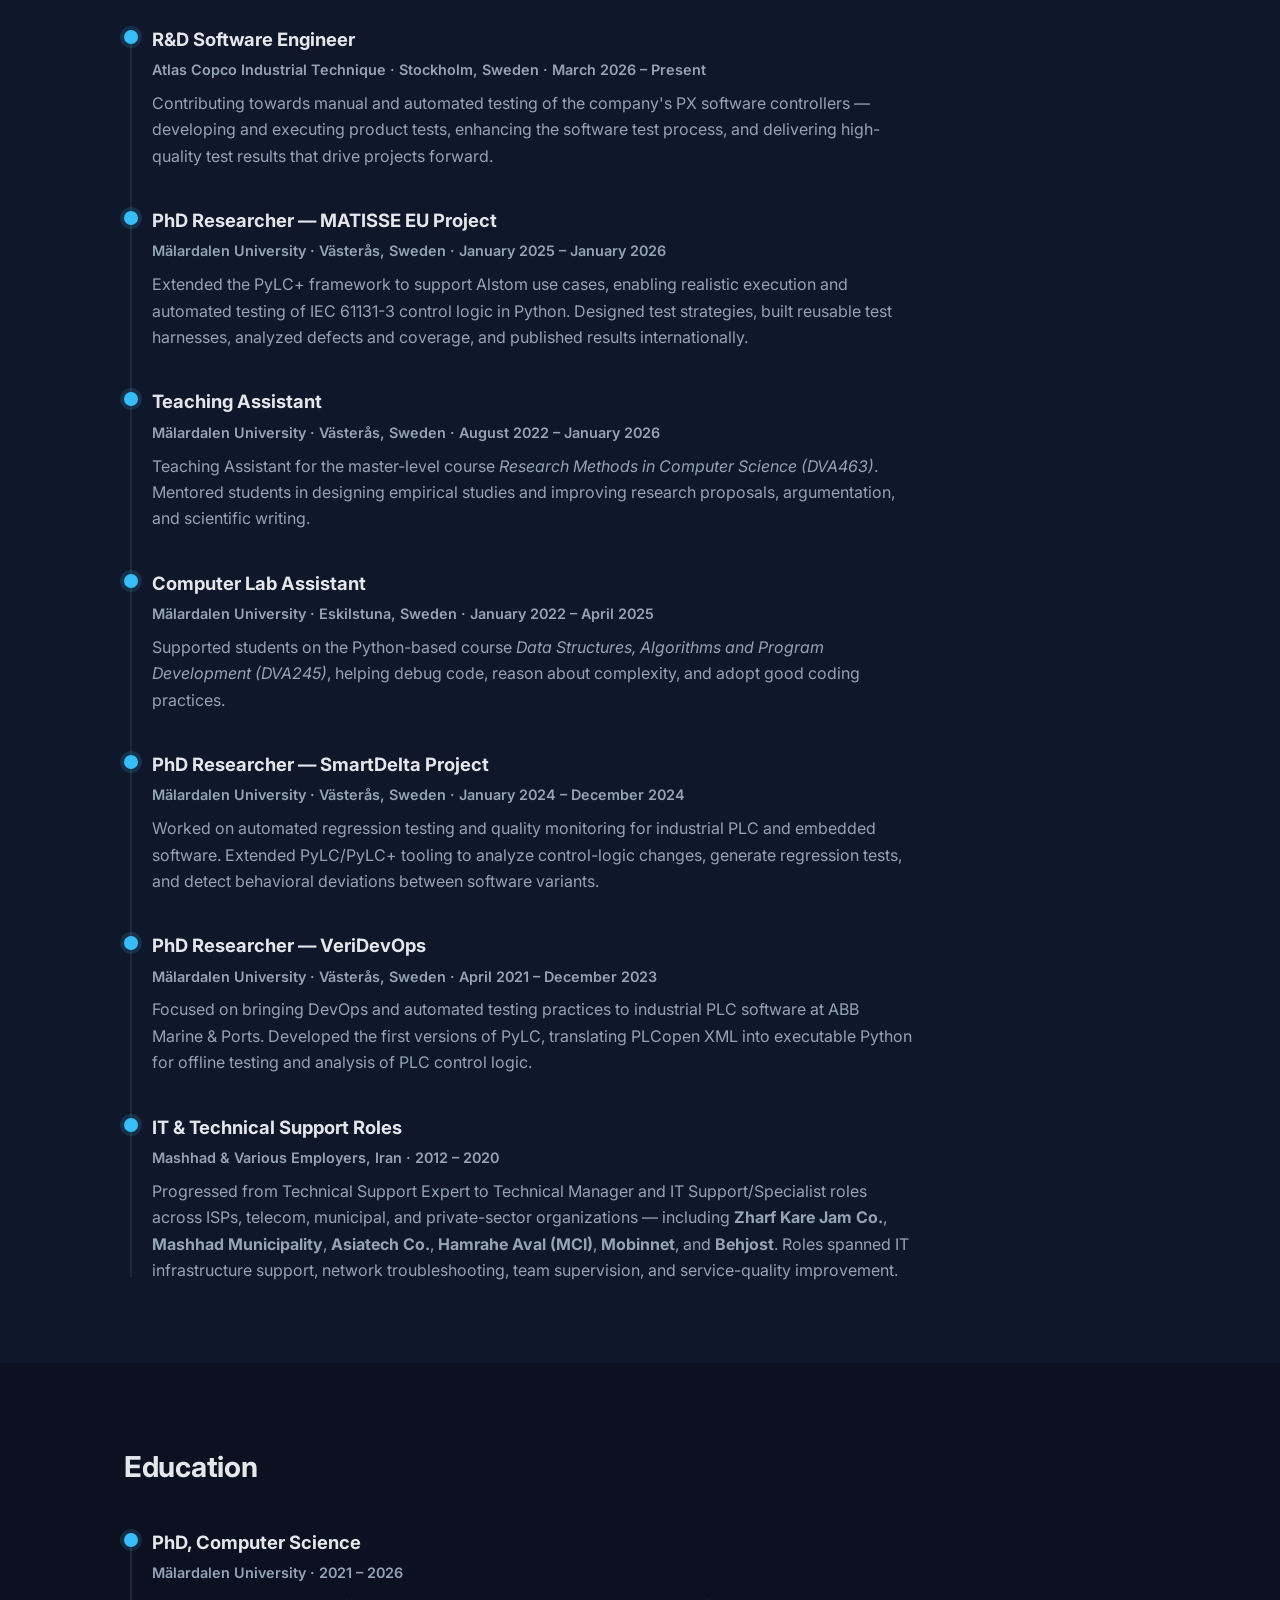
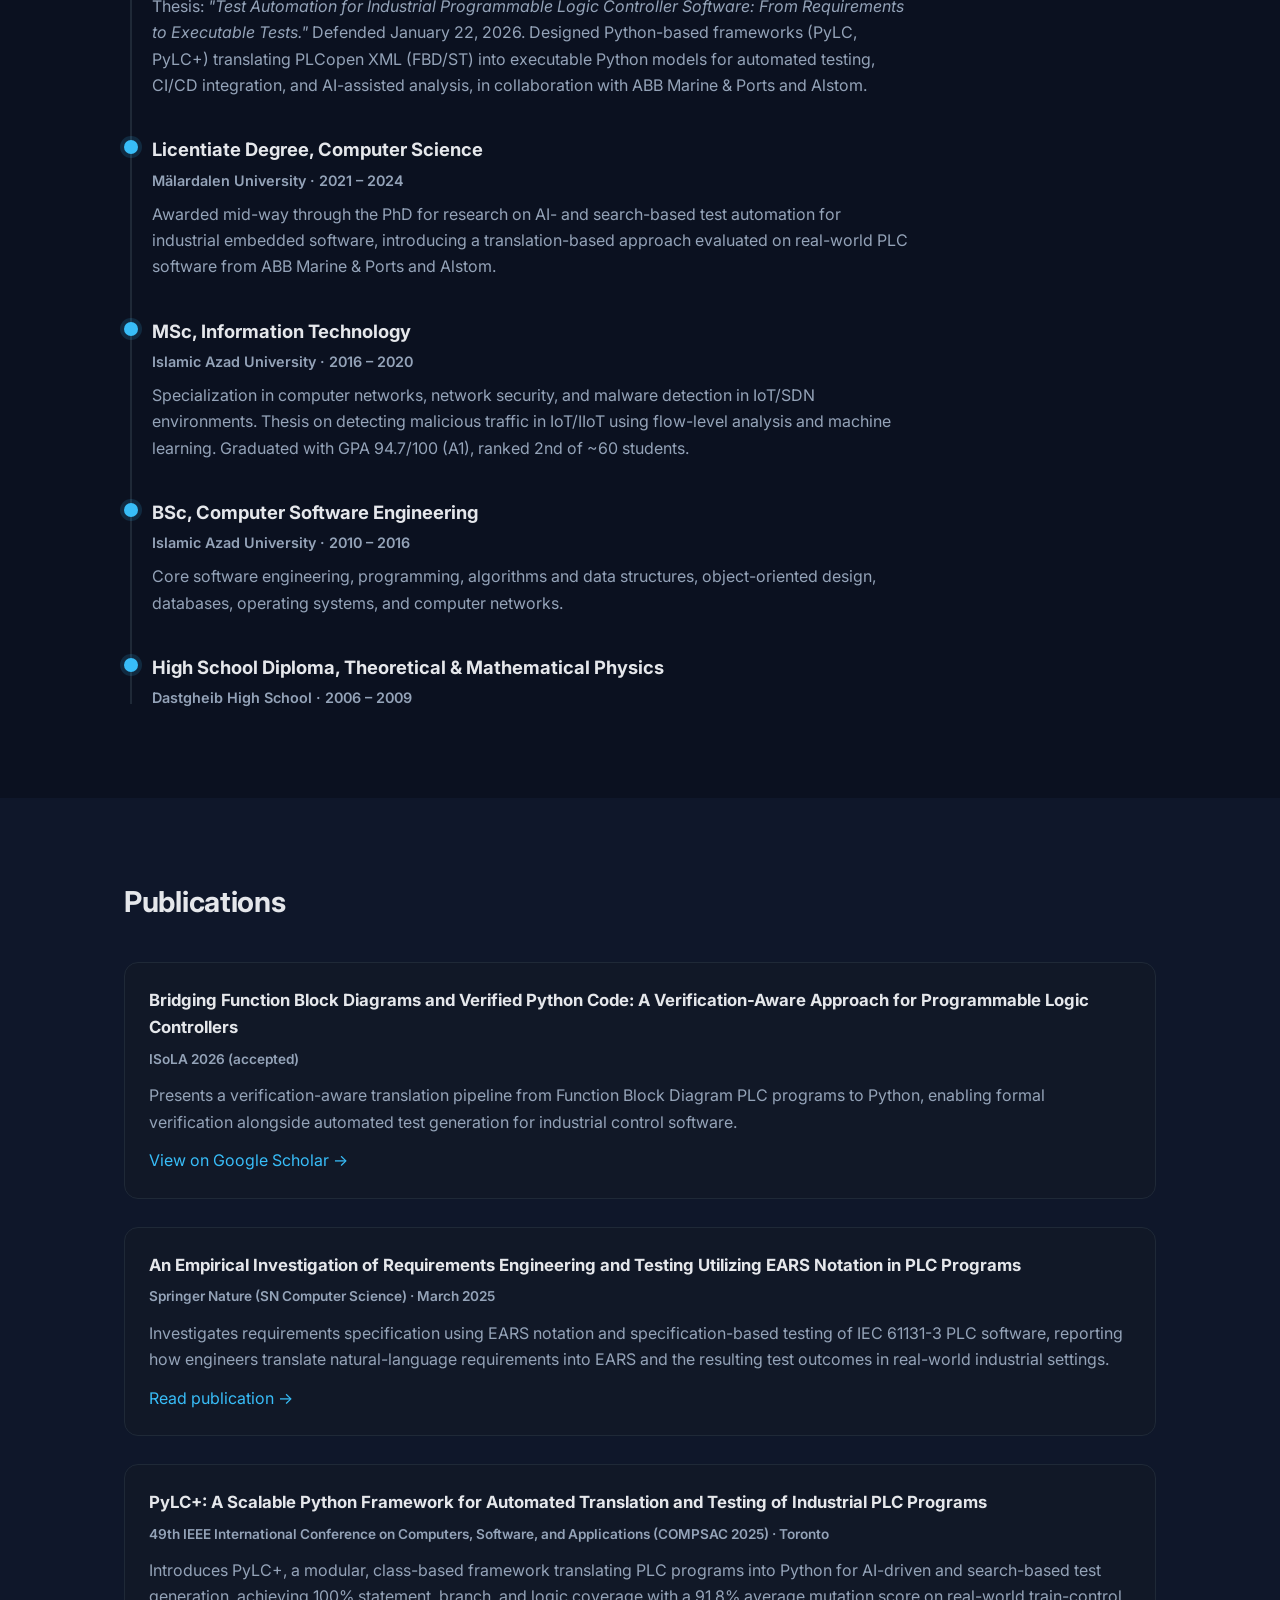
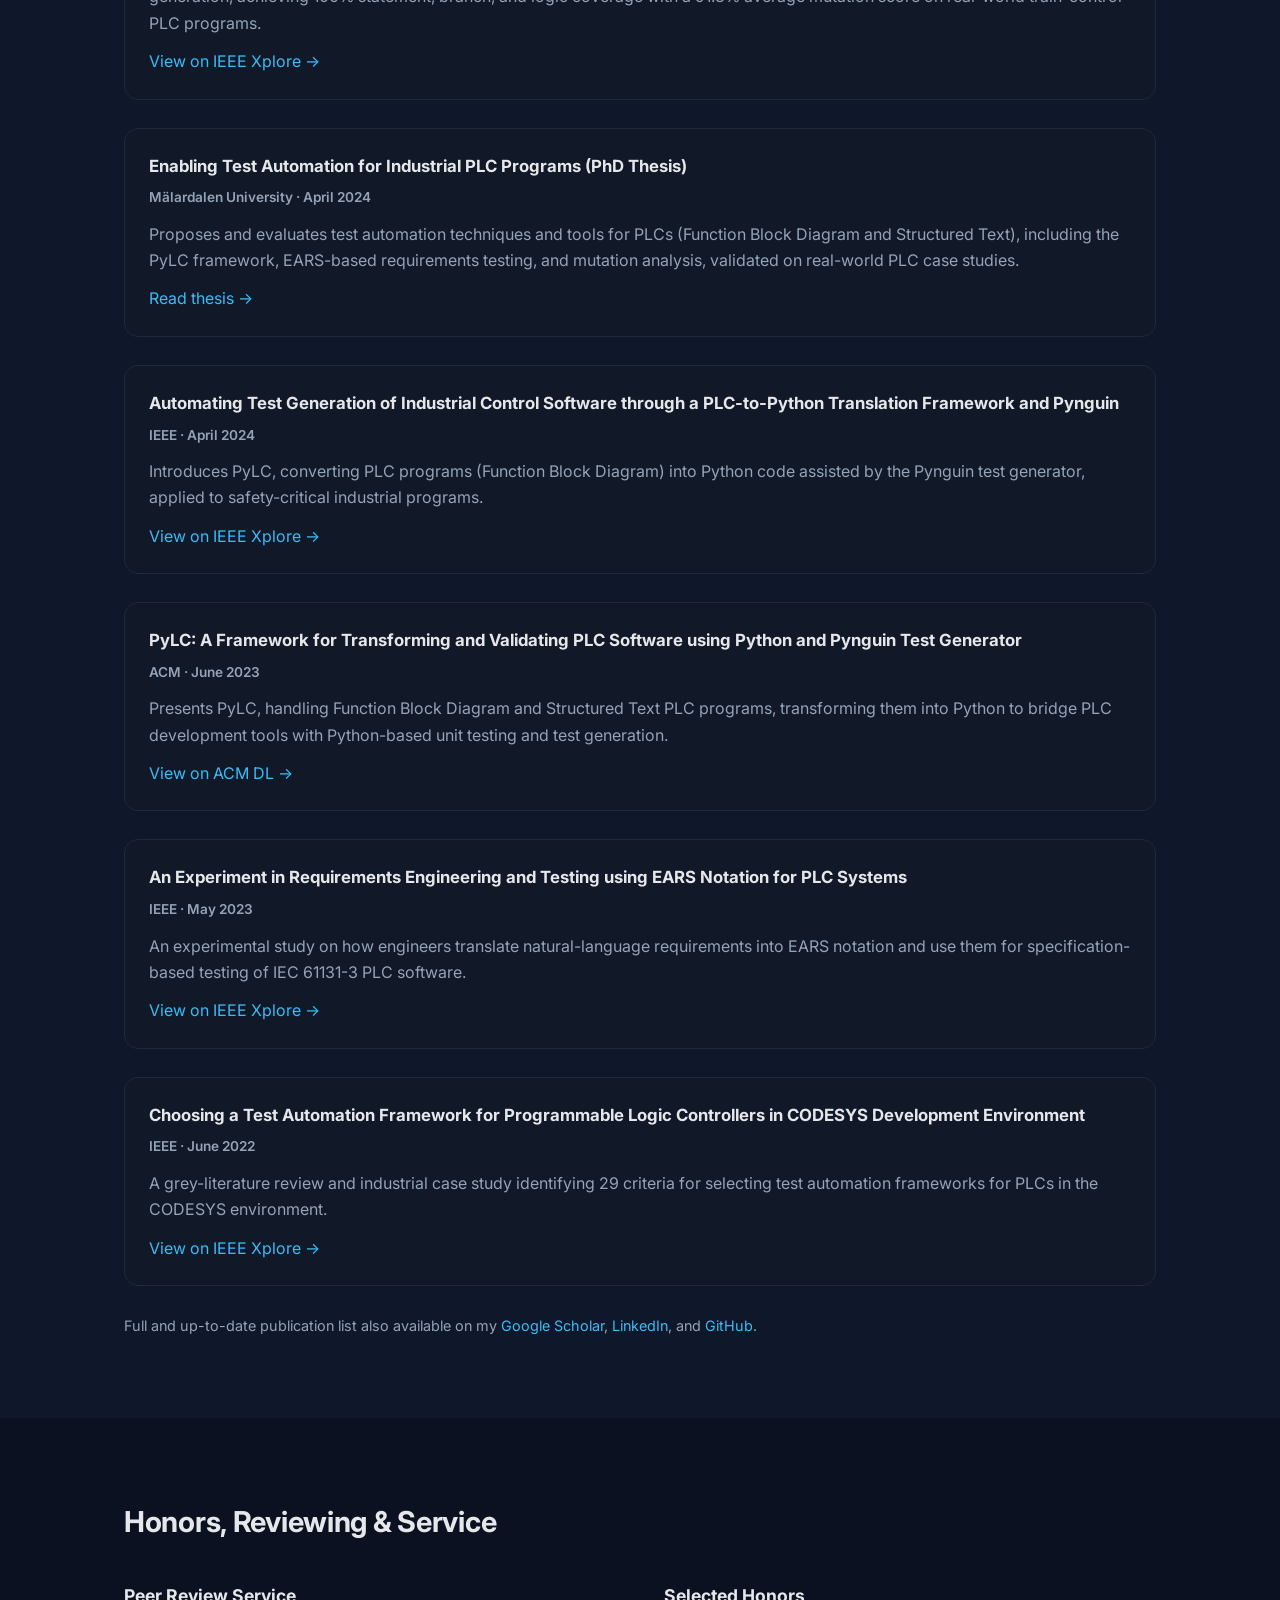
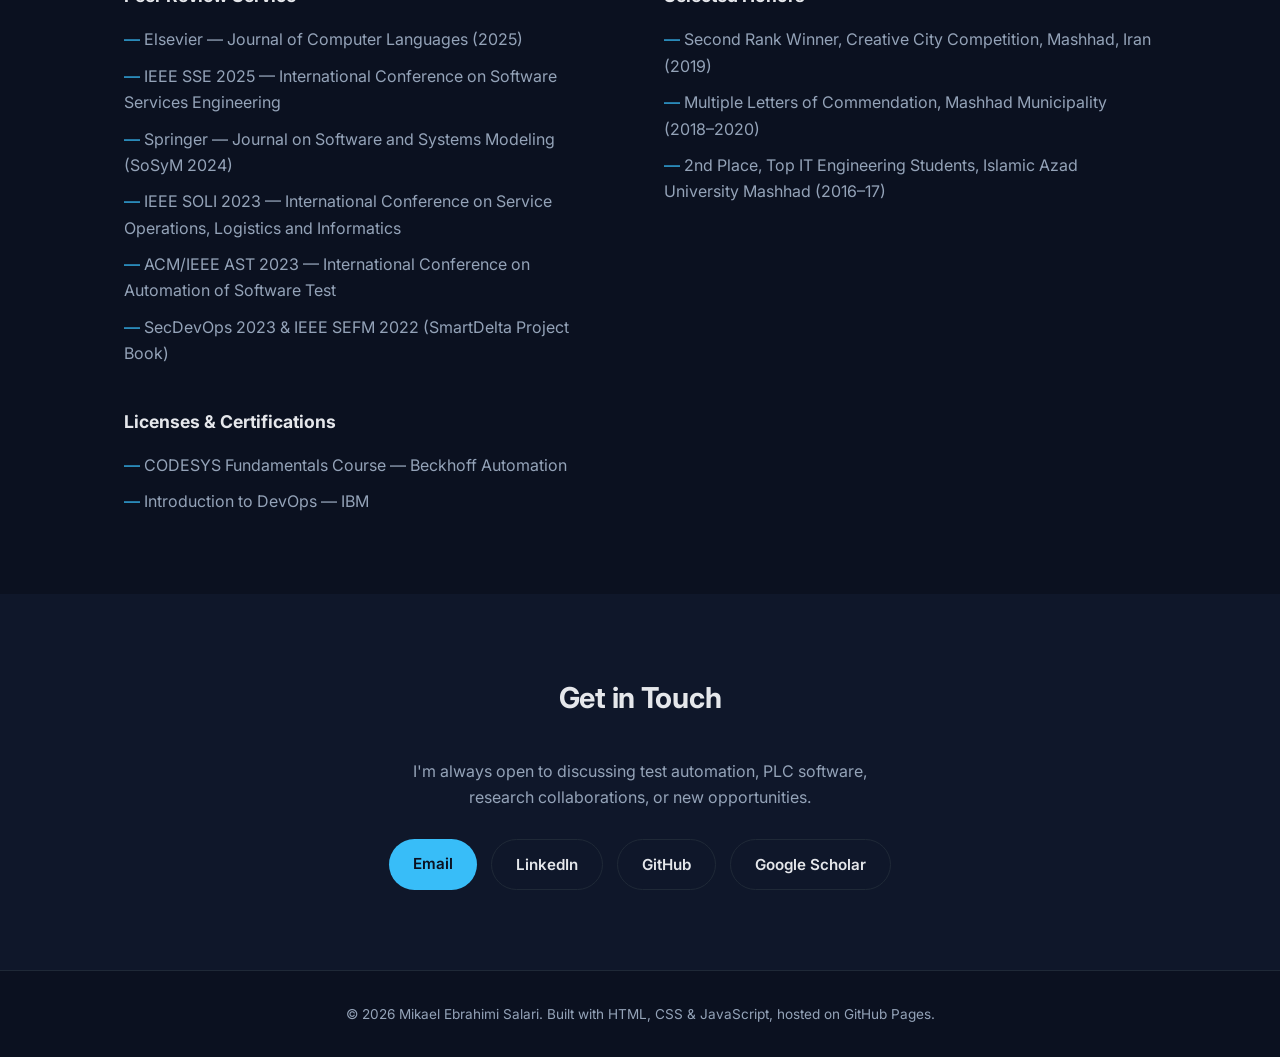
==== commit d27185ba: "Update publication count to 14" ====
--- a/index.html
+++ b/index.html
@@ -36,7 +36,7 @@
     <div class="hero-text">
       <p class="eyebrow">Software Engineer · PhD in Computer Science</p>
       <h1>Dr. Mikael Ebrahimi Salari</h1>
-      <p class="hero-sub">Mikael is a Software Engineer with a PhD degree in Computer Science from Mälardalen University in Sweden who has built AI-driven test automation frameworks such as PyLC and PyLC+ in collaboration with EU projects and industrial partners such as ABB and Alstom, resulting in 8+ scientific publications and peer-review contributions for IEEE, Springer, and Elsevier. He currently works as an R&amp;D Software Engineer at Atlas Copco Industrial Technique in Stockholm.</p>
+      <p class="hero-sub">Mikael is a Software Engineer with a PhD degree in Computer Science from Mälardalen University in Sweden who has built AI-driven test automation frameworks such as PyLC and PyLC+ in collaboration with EU projects and industrial partners such as ABB and Alstom, resulting in 14 scientific publications and peer-review contributions for IEEE, Springer, and Elsevier. He currently works as an R&amp;D Software Engineer at Atlas Copco Industrial Technique in Stockholm.</p>
       <div class="hero-actions">
         <a href="#contact" class="btn btn-primary">Get in touch</a>
         <a href="https://www.linkedin.com/in/mikael-salari/" target="_blank" rel="noopener" class="btn btn-outline">LinkedIn Profile</a>
@@ -68,7 +68,7 @@
         on real-world, safety-critical control software.
       </p>
       <p>
-        That work has produced 8+
+        That work has produced 14
         <a href="https://scholar.google.com/citations?user=1Mv2sJUAAAAJ&hl=en" target="_blank" rel="noopener">scientific publications</a>
         in international conferences and journals, covering topics from PLC-to-Python translation and
         AI-assisted test generation to requirements-based testing with EARS notation. Alongside publishing
